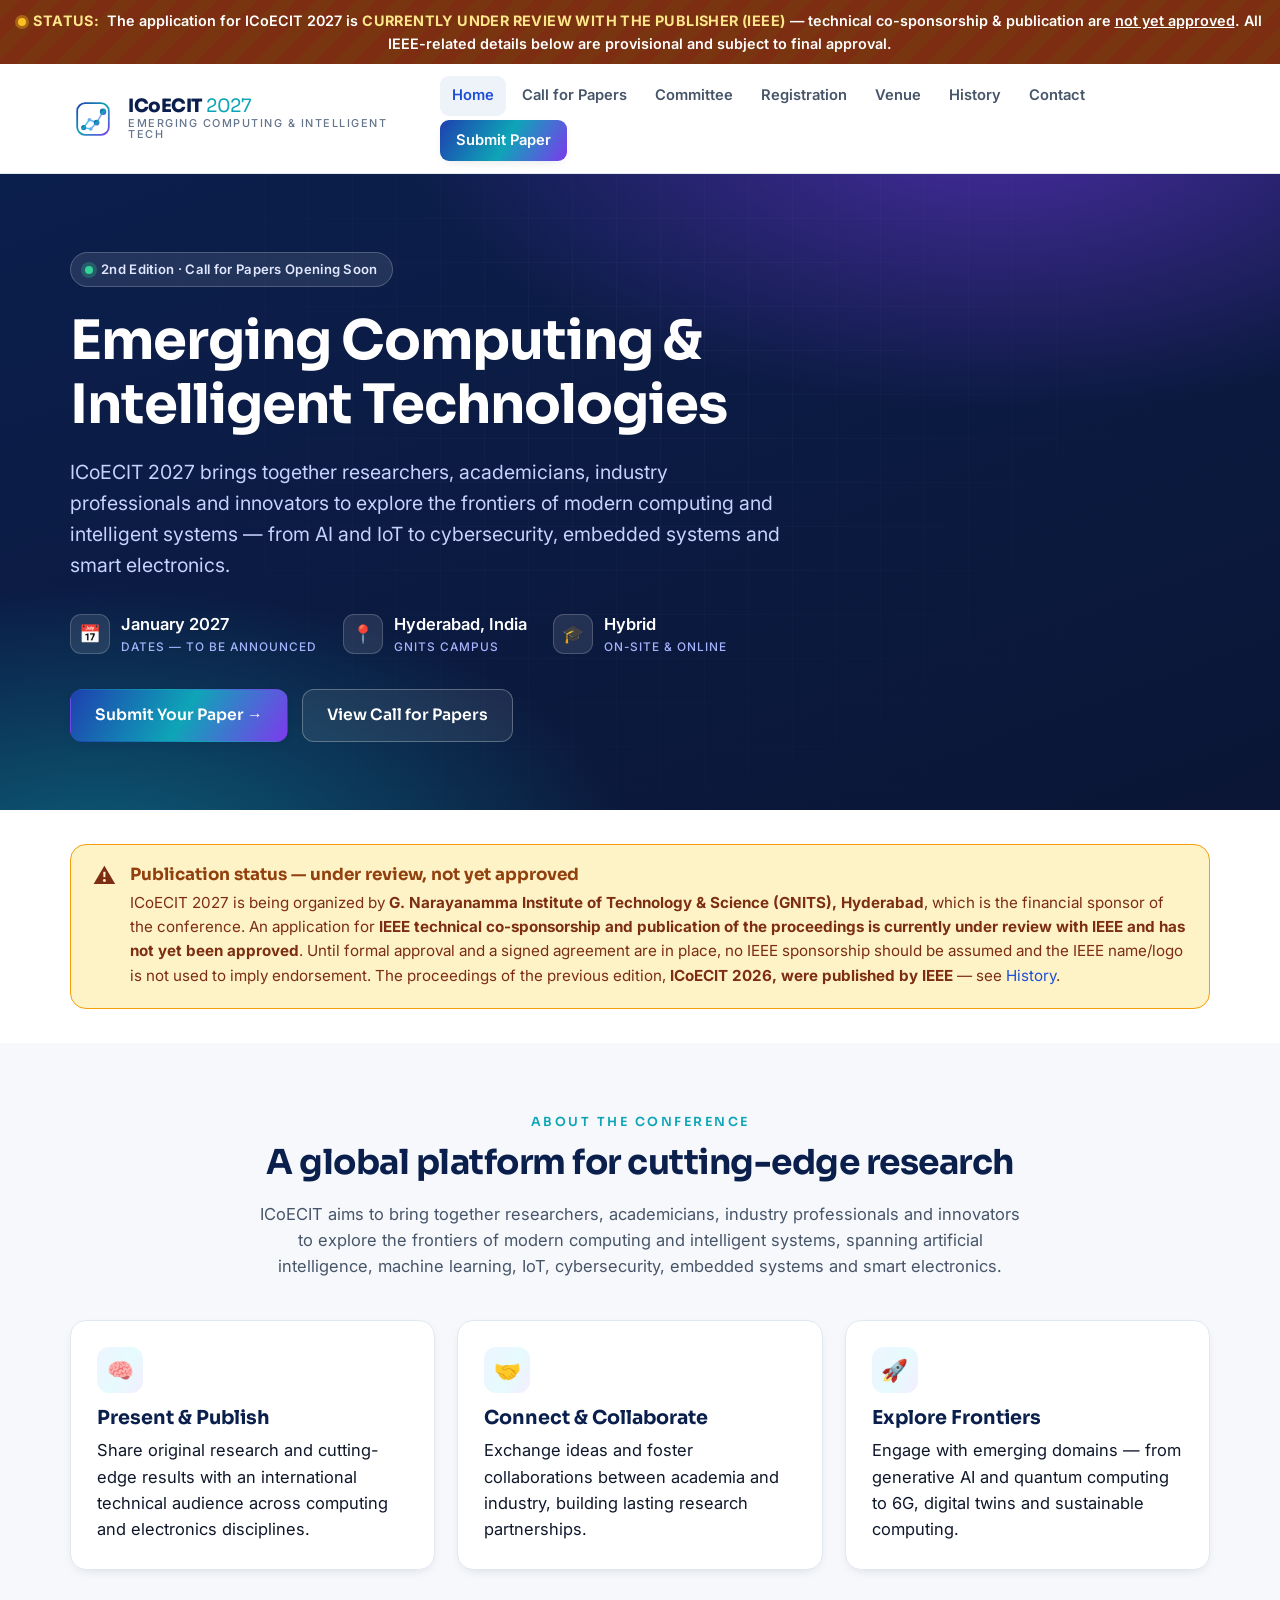
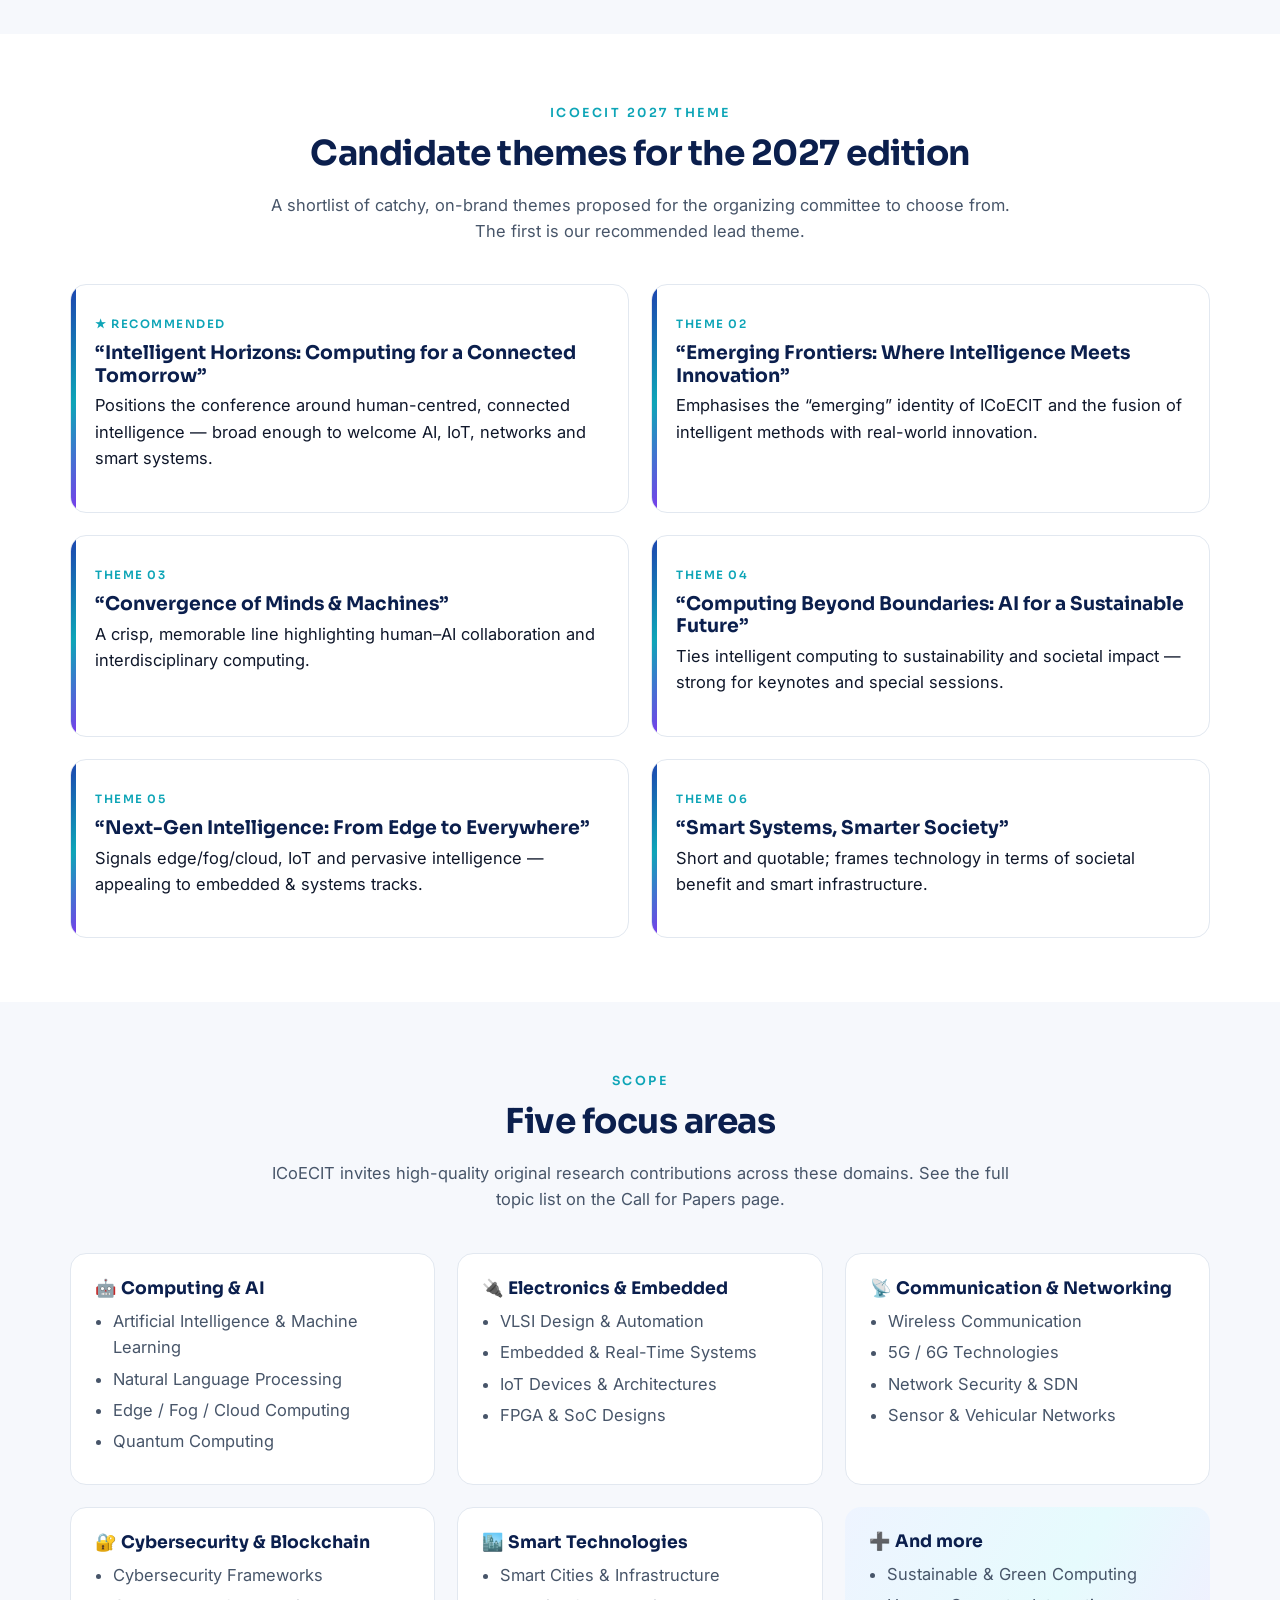
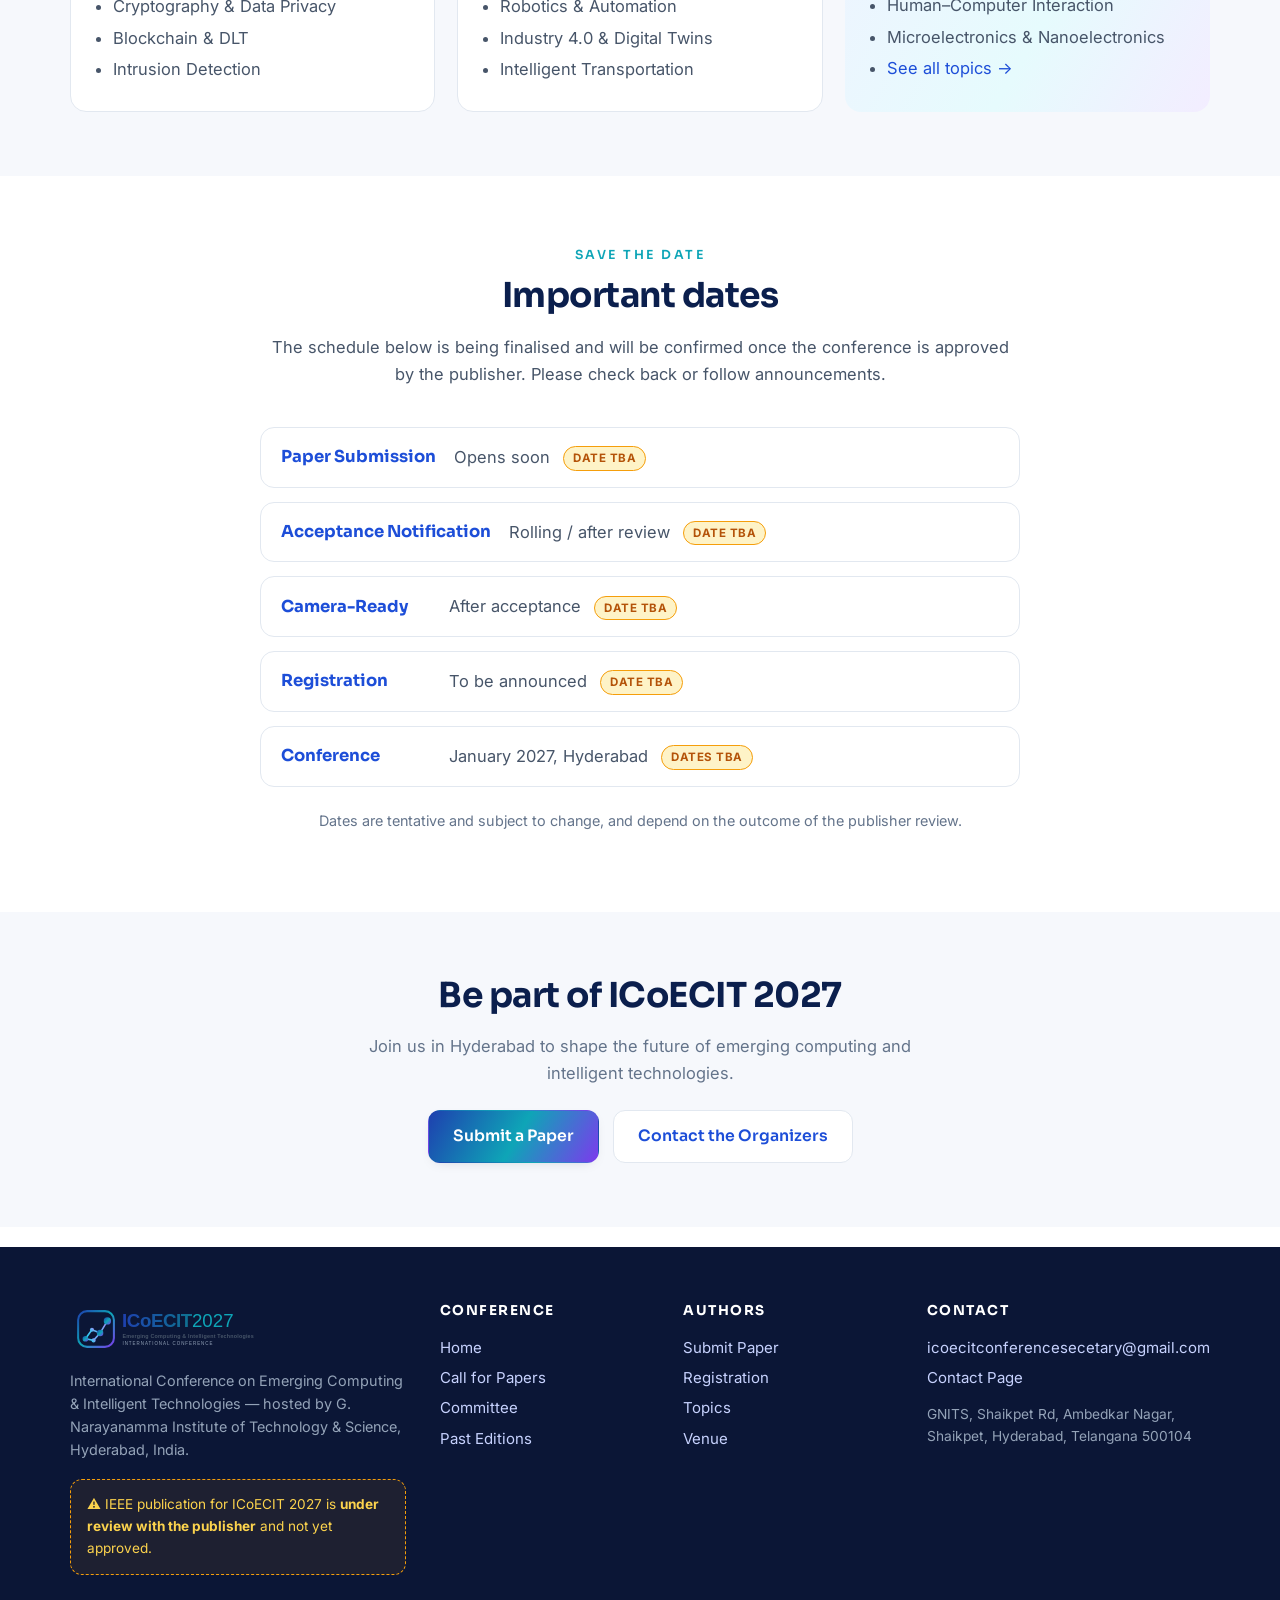
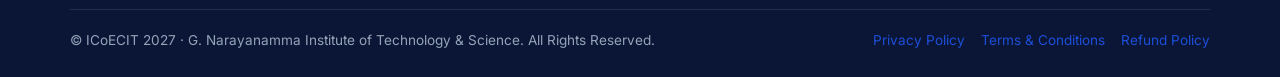
==== index.html @ 978371f6 "ICoECIT 2027 website — under-review edition Static HTML/CSS site for the 2nd International Conferenc" ====
<!DOCTYPE html>
<html lang="en">
<head>
<meta charset="UTF-8">
<meta name="viewport" content="width=device-width, initial-scale=1.0">
<title>ICoECIT 2027 — International Conference on Emerging Computing &amp; Intelligent Technologies</title>
<meta name="description" content="ICoECIT 2027 — International Conference on Emerging Computing and Intelligent Technologies, hosted by G. Narayanamma Institute of Technology &amp; Science, Hyderabad. IEEE publication application currently under review.">
<link rel="icon" type="image/svg+xml" href="assets/img/favicon.svg">
<link rel="preconnect" href="https://fonts.googleapis.com">
<link rel="preconnect" href="https://fonts.gstatic.com" crossorigin>
<link href="https://fonts.googleapis.com/css2?family=Inter:wght@400;500;600;700&family=Sora:wght@300;400;600;700;800&display=swap" rel="stylesheet">
<link rel="stylesheet" href="assets/css/style.css">
</head>
<body>

<!-- PERSISTENT UNDER-REVIEW BANNER -->
<div class="review-bar">
  <span class="dot"></span><strong>Status:</strong>&nbsp; The application for ICoECIT&nbsp;2027 is <strong>currently under review with the publisher (IEEE)</strong> — technical co-sponsorship &amp; publication are <u>not yet approved</u>. All IEEE-related details below are provisional and subject to final approval.
</div>

<!-- HEADER -->
<header class="site-header">
  <div class="container nav">
    <a class="brand" href="index.html" aria-label="ICoECIT 2027 home">
      <img src="assets/img/logo-mark.svg" alt="ICoECIT emblem">
      <span class="brand-txt">ICoECIT&nbsp;<span>2027</span>
        <small>Emerging Computing &amp; Intelligent Tech</small>
      </span>
    </a>
    <button class="nav-toggle" aria-label="Menu" onclick="document.getElementById('nav').classList.toggle('open')">☰</button>
    <ul class="nav-links" id="nav">
      <li><a href="index.html" class="active">Home</a></li>
      <li><a href="call-for-papers.html">Call for Papers</a></li>
      <li><a href="committee.html">Committee</a></li>
      <li><a href="registration.html">Registration</a></li>
      <li><a href="venue.html">Venue</a></li>
      <li><a href="history.html">History</a></li>
      <li><a href="contact.html">Contact</a></li>
      <li><a href="call-for-papers.html#submit" class="nav-cta">Submit Paper</a></li>
    </ul>
  </div>
</header>

<!-- HERO -->
<section class="hero">
  <div class="container">
    <span class="pill"><span class="dot"></span> 2nd Edition · Call for Papers Opening Soon</span>
    <h1>Emerging Computing &amp; Intelligent Technologies</h1>
    <p class="lede">ICoECIT&nbsp;2027 brings together researchers, academicians, industry professionals and innovators to explore the frontiers of modern computing and intelligent systems — from AI and IoT to cybersecurity, embedded systems and smart electronics.</p>
    <ul class="meta">
      <li><span class="ic">📅</span><span>January 2027 <small>Dates — to be announced</small></span></li>
      <li><span class="ic">📍</span><span>Hyderabad, India <small>GNITS Campus</small></span></li>
      <li><span class="ic">🎓</span><span>Hybrid <small>On-site &amp; Online</small></span></li>
    </ul>
    <div class="hero-cta">
      <a class="btn btn-primary" href="call-for-papers.html#submit">Submit Your Paper →</a>
      <a class="btn btn-ghost" href="call-for-papers.html">View Call for Papers</a>
    </div>
  </div>
</section>

<!-- STATUS NOTICE -->
<section style="padding:34px 0">
  <div class="container">
    <div class="notice">
      <span class="ic">⚠️</span>
      <div>
        <h3>Publication status — under review, not yet approved</h3>
        <p>ICoECIT&nbsp;2027 is being organized by <strong>G. Narayanamma Institute of Technology &amp; Science (GNITS), Hyderabad</strong>, which is the financial sponsor of the conference. An application for <strong>IEEE technical co-sponsorship and publication of the proceedings is currently under review with IEEE and has not yet been approved</strong>. Until formal approval and a signed agreement are in place, no IEEE sponsorship should be assumed and the IEEE name/logo is not used to imply endorsement. The proceedings of the previous edition, <strong>ICoECIT&nbsp;2026, were published by IEEE</strong> — see <a href="history.html">History</a>.</p>
      </div>
    </div>
  </div>
</section>

<!-- ABOUT -->
<section class="alt">
  <div class="container">
    <div class="section-head">
      <span class="eyebrow">About the Conference</span>
      <h2>A global platform for cutting-edge research</h2>
      <p>ICoECIT aims to bring together researchers, academicians, industry professionals and innovators to explore the frontiers of modern computing and intelligent systems, spanning artificial intelligence, machine learning, IoT, cybersecurity, embedded systems and smart electronics.</p>
    </div>
    <div class="grid g-3">
      <div class="card"><div class="ic">🧠</div><h3>Present &amp; Publish</h3><p>Share original research and cutting-edge results with an international technical audience across computing and electronics disciplines.</p></div>
      <div class="card"><div class="ic">🤝</div><h3>Connect &amp; Collaborate</h3><p>Exchange ideas and foster collaborations between academia and industry, building lasting research partnerships.</p></div>
      <div class="card"><div class="ic">🚀</div><h3>Explore Frontiers</h3><p>Engage with emerging domains — from generative AI and quantum computing to 6G, digital twins and sustainable computing.</p></div>
    </div>
  </div>
</section>

<!-- THEMES -->
<section id="themes">
  <div class="container">
    <div class="section-head">
      <span class="eyebrow">ICoECIT 2027 Theme</span>
      <h2>Candidate themes for the 2027 edition</h2>
      <p>A shortlist of catchy, on-brand themes proposed for the organizing committee to choose from. The first is our recommended lead theme.</p>
    </div>
    <div class="grid g-2">
      <div class="theme-card"><span class="badge">★ Recommended</span><h3>“Intelligent Horizons: Computing for a Connected Tomorrow”</h3><p>Positions the conference around human-centred, connected intelligence — broad enough to welcome AI, IoT, networks and smart systems.</p></div>
      <div class="theme-card"><span class="badge">Theme 02</span><h3>“Emerging Frontiers: Where Intelligence Meets Innovation”</h3><p>Emphasises the “emerging” identity of ICoECIT and the fusion of intelligent methods with real-world innovation.</p></div>
      <div class="theme-card"><span class="badge">Theme 03</span><h3>“Convergence of Minds &amp; Machines”</h3><p>A crisp, memorable line highlighting human–AI collaboration and interdisciplinary computing.</p></div>
      <div class="theme-card"><span class="badge">Theme 04</span><h3>“Computing Beyond Boundaries: AI for a Sustainable Future”</h3><p>Ties intelligent computing to sustainability and societal impact — strong for keynotes and special sessions.</p></div>
      <div class="theme-card"><span class="badge">Theme 05</span><h3>“Next-Gen Intelligence: From Edge to Everywhere”</h3><p>Signals edge/fog/cloud, IoT and pervasive intelligence — appealing to embedded &amp; systems tracks.</p></div>
      <div class="theme-card"><span class="badge">Theme 06</span><h3>“Smart Systems, Smarter Society”</h3><p>Short and quotable; frames technology in terms of societal benefit and smart infrastructure.</p></div>
    </div>
  </div>
</section>

<!-- FOCUS AREAS -->
<section class="alt">
  <div class="container">
    <div class="section-head">
      <span class="eyebrow">Scope</span>
      <h2>Five focus areas</h2>
      <p>ICoECIT invites high-quality original research contributions across these domains. See the full topic list on the Call for Papers page.</p>
    </div>
    <div class="grid g-3">
      <div class="track"><h3>🤖 Computing &amp; AI</h3><ul><li>Artificial Intelligence &amp; Machine Learning</li><li>Natural Language Processing</li><li>Edge / Fog / Cloud Computing</li><li>Quantum Computing</li></ul></div>
      <div class="track"><h3>🔌 Electronics &amp; Embedded</h3><ul><li>VLSI Design &amp; Automation</li><li>Embedded &amp; Real-Time Systems</li><li>IoT Devices &amp; Architectures</li><li>FPGA &amp; SoC Designs</li></ul></div>
      <div class="track"><h3>📡 Communication &amp; Networking</h3><ul><li>Wireless Communication</li><li>5G / 6G Technologies</li><li>Network Security &amp; SDN</li><li>Sensor &amp; Vehicular Networks</li></ul></div>
      <div class="track"><h3>🔐 Cybersecurity &amp; Blockchain</h3><ul><li>Cybersecurity Frameworks</li><li>Cryptography &amp; Data Privacy</li><li>Blockchain &amp; DLT</li><li>Intrusion Detection</li></ul></div>
      <div class="track"><h3>🏙️ Smart Technologies</h3><ul><li>Smart Cities &amp; Infrastructure</li><li>Robotics &amp; Automation</li><li>Industry 4.0 &amp; Digital Twins</li><li>Intelligent Transportation</li></ul></div>
      <div class="track" style="background:var(--grad-soft);border:none"><h3>➕ And more</h3><ul><li>Sustainable &amp; Green Computing</li><li>Human–Computer Interaction</li><li>Microelectronics &amp; Nanoelectronics</li><li><a href="call-for-papers.html">See all topics →</a></li></ul></div>
    </div>
  </div>
</section>

<!-- IMPORTANT DATES -->
<section id="dates">
  <div class="container">
    <div class="section-head">
      <span class="eyebrow">Save the Date</span>
      <h2>Important dates</h2>
      <p>The schedule below is being finalised and will be confirmed once the conference is approved by the publisher. Please check back or follow announcements.</p>
    </div>
    <ul class="dates" style="max-width:760px;margin-inline:auto">
      <li><span class="when">Paper Submission</span><span class="what">Opens soon <span class="tbd">Date TBA</span></span></li>
      <li><span class="when">Acceptance Notification</span><span class="what">Rolling / after review <span class="tbd">Date TBA</span></span></li>
      <li><span class="when">Camera-Ready</span><span class="what">After acceptance <span class="tbd">Date TBA</span></span></li>
      <li><span class="when">Registration</span><span class="what">To be announced <span class="tbd">Date TBA</span></span></li>
      <li><span class="when">Conference</span><span class="what">January 2027, Hyderabad <span class="tbd">Dates TBA</span></span></li>
    </ul>
    <p class="center muted" style="margin-top:22px;font-size:.9rem">Dates are tentative and subject to change, and depend on the outcome of the publisher review.</p>
  </div>
</section>

<!-- CTA -->
<section class="alt">
  <div class="container center">
    <h2>Be part of ICoECIT 2027</h2>
    <p class="muted" style="max-width:56ch;margin:0 auto 24px">Join us in Hyderabad to shape the future of emerging computing and intelligent technologies.</p>
    <div class="lead-row" style="justify-content:center">
      <a class="btn btn-primary" href="call-for-papers.html#submit">Submit a Paper</a>
      <a class="btn btn-outline" href="contact.html">Contact the Organizers</a>
    </div>
  </div>
</section>

<!-- FOOTER -->
<footer class="site-footer">
  <div class="container">
    <div class="footer-grid">
      <div class="footer-brand">
        <img src="assets/img/logo.svg" alt="ICoECIT 2027" style="height:52px">
        <p>International Conference on Emerging Computing &amp; Intelligent Technologies — hosted by G. Narayanamma Institute of Technology &amp; Science, Hyderabad, India.</p>
        <div class="footer-review">⚠️ IEEE publication for ICoECIT&nbsp;2027 is <strong>under review with the publisher</strong> and not yet approved.</div>
      </div>
      <div>
        <h4>Conference</h4>
        <a href="index.html">Home</a>
        <a href="call-for-papers.html">Call for Papers</a>
        <a href="committee.html">Committee</a>
        <a href="history.html">Past Editions</a>
      </div>
      <div>
        <h4>Authors</h4>
        <a href="call-for-papers.html#submit">Submit Paper</a>
        <a href="registration.html">Registration</a>
        <a href="call-for-papers.html#topics">Topics</a>
        <a href="venue.html">Venue</a>
      </div>
      <div>
        <h4>Contact</h4>
        <a href="mailto:icoecitconferencesecetary@gmail.com">icoecitconferencesecetary@gmail.com</a>
        <a href="contact.html">Contact Page</a>
        <p style="color:#94a3b8;font-size:.86rem;margin-top:10px">GNITS, Shaikpet Rd, Ambedkar Nagar, Shaikpet, Hyderabad, Telangana 500104</p>
      </div>
    </div>
    <div class="footer-bottom">
      <span>© ICoECIT 2027 · G. Narayanamma Institute of Technology &amp; Science. All Rights Reserved.</span>
      <span style="display:flex;gap:16px;flex-wrap:wrap">
        <a href="privacy.html">Privacy Policy</a>
        <a href="terms.html">Terms &amp; Conditions</a>
        <a href="refund-policy.html">Refund Policy</a>
      </span>
    </div>
  </div>
</footer>

</body>
</html>
---- assets/css/style.css ----
/* ============================================================
   ICoECIT 2027 — shared stylesheet
   International Conference on Emerging Computing & Intelligent Technologies
   ============================================================ */

:root{
  --navy:#0b1f4d;
  --blue:#1e40af;
  --blue-600:#1d4ed8;
  --cyan:#0ea5b7;
  --cyan-500:#06b6d4;
  --violet:#7c3aed;
  --ink:#0f172a;
  --slate:#475569;
  --muted:#64748b;
  --line:#e2e8f0;
  --bg:#ffffff;
  --bg-soft:#f6f8fc;
  --bg-softer:#eef2f9;
  --amber:#b45309;
  --amber-bg:#fef3c7;
  --amber-line:#f59e0b;
  --radius:16px;
  --shadow:0 10px 30px -12px rgba(15,23,42,.18);
  --shadow-sm:0 4px 14px -8px rgba(15,23,42,.25);
  --grad:linear-gradient(120deg,#1e40af 0%,#0ea5b7 52%,#7c3aed 100%);
  --grad-soft:linear-gradient(120deg,#eef4ff 0%,#e6fbfd 55%,#f3edff 100%);
  --font:'Inter',-apple-system,BlinkMacSystemFont,'Segoe UI',Roboto,Helvetica,Arial,sans-serif;
  --font-display:'Sora','Segoe UI',-apple-system,sans-serif;
}

*{box-sizing:border-box}
html{scroll-behavior:smooth;-webkit-text-size-adjust:100%}
body{
  margin:0;font-family:var(--font);color:var(--ink);background:var(--bg);
  line-height:1.6;font-size:16.5px;-webkit-font-smoothing:antialiased;
}
img{max-width:100%;display:block}
a{color:var(--blue-600);text-decoration:none}
a:hover{text-decoration:underline}
h1,h2,h3,h4{font-family:var(--font-display);color:var(--navy);line-height:1.18;margin:0 0 .5em;font-weight:700}
h2{font-size:clamp(1.55rem,3vw,2.15rem);letter-spacing:-.5px}
h3{font-size:1.2rem}
p{margin:0 0 1rem}
.container{width:min(1140px,92%);margin-inline:auto}
.center{text-align:center}
.muted{color:var(--muted)}
section{padding:64px 0}
.section-head{max-width:760px;margin:0 auto 40px;text-align:center}
.section-head .eyebrow{display:inline-block;font-family:var(--font-display);font-weight:600;
  font-size:.78rem;letter-spacing:2.5px;text-transform:uppercase;color:var(--cyan);margin-bottom:10px}
.section-head p{color:var(--slate)}

/* ---------- Under-review alert bar (persistent) ---------- */
.review-bar{
  background:repeating-linear-gradient(135deg,#78350f,#78350f 14px,#7c2d12 14px,#7c2d12 28px);
  color:#fff;font-size:.9rem;font-weight:600;text-align:center;padding:9px 16px;
  position:relative;z-index:60;
}
.review-bar strong{color:#fde68a;text-transform:uppercase;letter-spacing:.4px}
.review-bar .dot{display:inline-block;width:8px;height:8px;border-radius:50%;background:#fbbf24;
  margin-right:7px;vertical-align:middle;box-shadow:0 0 0 3px rgba(251,191,36,.35)}

/* ---------- Header / nav ---------- */
.site-header{position:sticky;top:0;z-index:50;background:rgba(255,255,255,.9);
  backdrop-filter:saturate(180%) blur(10px);border-bottom:1px solid var(--line)}
.nav{display:flex;align-items:center;justify-content:space-between;gap:20px;padding:12px 0}
.brand{display:flex;align-items:center;gap:12px}
.brand img{height:46px;width:auto}
.brand .brand-txt{font-family:var(--font-display);font-weight:800;color:var(--navy);
  font-size:1.15rem;letter-spacing:-.5px;line-height:1}
.brand .brand-txt span{color:var(--cyan);font-weight:400}
.brand small{display:block;font-family:var(--font);font-weight:500;font-size:.68rem;
  letter-spacing:1.5px;color:var(--muted);text-transform:uppercase;margin-top:3px}
.nav-links{display:flex;align-items:center;gap:4px;list-style:none;margin:0;padding:0;flex-wrap:wrap}
.nav-links a{display:block;padding:8px 12px;border-radius:9px;color:var(--slate);
  font-weight:600;font-size:.92rem}
.nav-links a:hover{background:var(--bg-softer);color:var(--navy);text-decoration:none}
.nav-links a.active{color:var(--blue-600);background:var(--bg-softer)}
.nav-cta{background:var(--grad);color:#fff!important;padding:9px 16px!important;border-radius:10px;
  box-shadow:var(--shadow-sm)}
.nav-cta:hover{filter:brightness(1.06);text-decoration:none!important}
.nav-toggle{display:none;background:none;border:1px solid var(--line);border-radius:9px;
  padding:8px 10px;cursor:pointer;font-size:1.1rem;color:var(--navy)}

/* ---------- Hero ---------- */
.hero{position:relative;overflow:hidden;background:var(--navy);color:#fff;
  padding:78px 0 68px;isolation:isolate}
.hero::before{content:"";position:absolute;inset:0;z-index:-2;
  background:radial-gradient(1000px 500px at 78% -10%,rgba(124,58,237,.55),transparent 60%),
             radial-gradient(900px 480px at 8% 110%,rgba(14,165,183,.5),transparent 60%),
             linear-gradient(160deg,#0b1f4d 0%,#0b1636 100%)}
.hero::after{content:"";position:absolute;inset:0;z-index:-1;opacity:.5;
  background-image:linear-gradient(rgba(255,255,255,.06) 1px,transparent 1px),
                   linear-gradient(90deg,rgba(255,255,255,.06) 1px,transparent 1px);
  background-size:44px 44px;mask-image:radial-gradient(circle at 50% 30%,#000,transparent 78%)}
.hero .pill{display:inline-flex;align-items:center;gap:8px;background:rgba(255,255,255,.1);
  border:1px solid rgba(255,255,255,.2);padding:6px 14px;border-radius:999px;font-size:.82rem;
  font-weight:600;letter-spacing:.3px;margin-bottom:22px;color:#e0e7ff}
.hero .pill .dot{width:8px;height:8px;border-radius:50%;background:#34d399;box-shadow:0 0 0 4px rgba(52,211,153,.25)}
.hero h1{color:#fff;font-size:clamp(2rem,5vw,3.4rem);letter-spacing:-1px;margin-bottom:.35em;max-width:16ch}
.hero .lede{font-size:clamp(1.02rem,2vw,1.22rem);color:#c7d2fe;max-width:60ch;margin-bottom:30px}
.hero .meta{display:flex;flex-wrap:wrap;gap:26px;margin:0 0 32px;padding:0;list-style:none}
.hero .meta li{display:flex;align-items:center;gap:11px;font-weight:600}
.hero .meta .ic{width:40px;height:40px;flex:none;display:grid;place-items:center;border-radius:11px;
  background:rgba(255,255,255,.1);border:1px solid rgba(255,255,255,.18);font-size:1.1rem}
.hero .meta small{display:block;font-weight:500;color:#a5b4fc;font-size:.74rem;
  letter-spacing:1px;text-transform:uppercase}
.hero-cta{display:flex;flex-wrap:wrap;gap:14px}

/* ---------- Buttons ---------- */
.btn{display:inline-flex;align-items:center;gap:8px;font-family:var(--font-display);font-weight:600;
  font-size:.98rem;padding:13px 24px;border-radius:12px;cursor:pointer;border:1px solid transparent;
  transition:transform .12s ease,filter .12s ease,background .15s}
.btn:hover{text-decoration:none;transform:translateY(-1px)}
.btn-primary{background:var(--grad);color:#fff;box-shadow:var(--shadow-sm)}
.btn-primary:hover{filter:brightness(1.07)}
.btn-ghost{background:rgba(255,255,255,.08);color:#fff;border-color:rgba(255,255,255,.28)}
.btn-ghost:hover{background:rgba(255,255,255,.16)}
.btn-outline{background:#fff;color:var(--blue-600);border-color:var(--line)}
.btn-outline:hover{border-color:var(--blue-600);background:var(--bg-soft)}

/* ---------- Cards / grids ---------- */
.grid{display:grid;gap:22px}
.g-2{grid-template-columns:repeat(2,1fr)}
.g-3{grid-template-columns:repeat(3,1fr)}
.g-4{grid-template-columns:repeat(4,1fr)}
.card{background:#fff;border:1px solid var(--line);border-radius:var(--radius);padding:26px;
  box-shadow:var(--shadow-sm)}
.card.soft{background:var(--bg-soft);box-shadow:none}
.card h3{margin-bottom:.4em}
.card .ic{width:46px;height:46px;border-radius:12px;display:grid;place-items:center;font-size:1.35rem;
  background:var(--grad-soft);margin-bottom:14px}
.card p:last-child{margin-bottom:0}

.alt{background:var(--bg-soft)}

/* ---------- Notice / callout blocks ---------- */
.notice{border:1px solid var(--amber-line);background:var(--amber-bg);color:#7c2d12;
  border-radius:var(--radius);padding:20px 22px;display:flex;gap:14px;align-items:flex-start}
.notice .ic{font-size:1.4rem;line-height:1}
.notice h3{color:#92400e;margin:0 0 6px;font-size:1.05rem}
.notice p{margin:0;color:#7c2d12;font-size:.95rem}
.notice.info{border-color:#7dd3fc;background:#eff8ff;color:#0c4a6e}
.notice.info h3{color:#075985}
.notice.info p{color:#0c4a6e}

/* ---------- Themes ---------- */
.theme-card{border:1px solid var(--line);border-radius:var(--radius);padding:24px;background:#fff;
  position:relative;overflow:hidden}
.theme-card::before{content:"";position:absolute;left:0;top:0;bottom:0;width:5px;background:var(--grad)}
.theme-card .badge{font-family:var(--font-display);font-size:.72rem;font-weight:600;letter-spacing:1.5px;
  text-transform:uppercase;color:var(--cyan)}
.theme-card h3{margin:.35em 0 .3em;font-size:1.18rem}

/* ---------- Dates timeline ---------- */
.dates{list-style:none;margin:0;padding:0;display:grid;gap:14px}
.dates li{display:flex;gap:18px;align-items:center;background:#fff;border:1px solid var(--line);
  border-radius:14px;padding:16px 20px}
.dates .when{font-family:var(--font-display);font-weight:700;color:var(--blue-600);min-width:150px}
.dates .what{color:var(--slate)}
.tbd{display:inline-block;font-size:.72rem;font-weight:700;letter-spacing:.5px;color:var(--amber);
  background:var(--amber-bg);border:1px solid var(--amber-line);border-radius:999px;padding:2px 9px;margin-left:8px;vertical-align:middle;text-transform:uppercase}

/* ---------- Tracks ---------- */
.track{background:#fff;border:1px solid var(--line);border-radius:var(--radius);padding:24px;height:100%}
.track h3{display:flex;align-items:center;gap:10px;font-size:1.08rem}
.track ul{margin:.6em 0 0;padding-left:1.1em;color:var(--slate)}
.track li{margin-bottom:.3em}

/* ---------- Committee ---------- */
.people{display:grid;gap:14px;grid-template-columns:repeat(auto-fill,minmax(260px,1fr))}
.person{border:1px solid var(--line);border-radius:14px;padding:16px 18px;background:#fff}
.person .role{font-family:var(--font-display);font-size:.72rem;font-weight:600;letter-spacing:1px;
  text-transform:uppercase;color:var(--cyan);margin-bottom:6px}
.person .name{font-weight:700;color:var(--navy)}
.person .aff{font-size:.88rem;color:var(--muted);margin-top:3px}
.committee-group{margin-bottom:40px}
.committee-group>h3{border-left:4px solid;border-image:var(--grad) 1;padding-left:12px;margin-bottom:16px}

/* ---------- Tables ---------- */
.table-wrap{overflow-x:auto;border:1px solid var(--line);border-radius:var(--radius)}
table{border-collapse:collapse;width:100%;min-width:520px}
th,td{text-align:left;padding:14px 18px;border-bottom:1px solid var(--line)}
th{background:var(--bg-softer);font-family:var(--font-display);font-size:.85rem;color:var(--navy)}
tr:last-child td{border-bottom:none}
td .fee{font-weight:700;color:var(--navy)}

/* ---------- History ---------- */
.edition{display:grid;grid-template-columns:120px 1fr;gap:24px;align-items:start;
  border:1px solid var(--line);border-radius:var(--radius);padding:26px;background:#fff}
.edition .yr{font-family:var(--font-display);font-weight:800;font-size:2.1rem;
  background:var(--grad);-webkit-background-clip:text;background-clip:text;color:transparent;line-height:1}
.edition .yr small{display:block;font-size:.8rem;color:var(--muted);-webkit-text-fill-color:var(--muted);font-weight:600;margin-top:4px}
.badge-pub{display:inline-flex;align-items:center;gap:7px;background:#ecfdf5;color:#065f46;
  border:1px solid #6ee7b7;border-radius:999px;padding:4px 12px;font-size:.82rem;font-weight:600;margin-top:8px}
.badge-review{display:inline-flex;align-items:center;gap:7px;background:var(--amber-bg);color:#92400e;
  border:1px solid var(--amber-line);border-radius:999px;padding:4px 12px;font-size:.82rem;font-weight:600;margin-top:8px}

/* ---------- Contact ---------- */
.contact-card{display:grid;grid-template-columns:1.1fr .9fr;gap:0;border:1px solid var(--line);
  border-radius:var(--radius);overflow:hidden}
.contact-card .left{padding:34px;background:var(--navy);color:#fff}
.contact-card .left h2{color:#fff}
.contact-card .left a{color:#a5f3fc}
.contact-card .right{padding:34px}
.contact-list{list-style:none;margin:18px 0 0;padding:0;display:grid;gap:16px}
.contact-list li{display:flex;gap:14px;align-items:flex-start}
.contact-list .ic{width:40px;height:40px;flex:none;border-radius:11px;display:grid;place-items:center;
  background:rgba(255,255,255,.1);border:1px solid rgba(255,255,255,.18)}
.contact-list small{display:block;color:#a5b4fc;font-size:.72rem;letter-spacing:1px;text-transform:uppercase}

/* ---------- Steps ---------- */
.steps{counter-reset:s;list-style:none;padding:0;margin:0;display:grid;gap:16px}
.steps li{position:relative;padding-left:56px;min-height:40px}
.steps li::before{counter-increment:s;content:counter(s);position:absolute;left:0;top:0;
  width:40px;height:40px;border-radius:11px;background:var(--grad);color:#fff;font-family:var(--font-display);
  font-weight:700;display:grid;place-items:center}
.steps li strong{color:var(--navy)}

/* ---------- Footer ---------- */
.site-footer{background:#0b1636;color:#c7d2fe;padding:56px 0 26px;margin-top:20px}
.site-footer h4{color:#fff;font-size:.85rem;letter-spacing:1.5px;text-transform:uppercase;margin-bottom:14px}
.footer-grid{display:grid;grid-template-columns:1.6fr 1fr 1fr 1.2fr;gap:34px}
.footer-grid a{color:#c7d2fe;display:block;padding:3px 0;font-size:.94rem}
.footer-grid a:hover{color:#fff}
.footer-brand img{height:42px;margin-bottom:14px}
.footer-brand p{font-size:.9rem;color:#94a3b8;max-width:38ch}
.footer-review{border:1px dashed #f59e0b;background:rgba(245,158,11,.08);border-radius:12px;
  padding:14px 16px;font-size:.85rem;color:#fcd34d;margin-top:18px}
.footer-bottom{border-top:1px solid rgba(255,255,255,.1);margin-top:34px;padding-top:20px;
  display:flex;justify-content:space-between;gap:16px;flex-wrap:wrap;font-size:.85rem;color:#94a3b8}

/* ---------- Utilities ---------- */
.stat{text-align:center;padding:22px}
.stat .n{font-family:var(--font-display);font-weight:800;font-size:2rem;
  background:var(--grad);-webkit-background-clip:text;background-clip:text;color:transparent}
.stat .l{color:var(--muted);font-size:.9rem;font-weight:600}
.lead-row{display:flex;gap:14px;flex-wrap:wrap;align-items:center}
.divider{height:1px;background:var(--line);border:0;margin:0}
.page-hero{background:var(--grad-soft);border-bottom:1px solid var(--line);padding:52px 0 46px}
.page-hero .eyebrow{font-family:var(--font-display);font-weight:600;font-size:.78rem;letter-spacing:2.5px;
  text-transform:uppercase;color:var(--cyan)}
.page-hero h1{font-size:clamp(1.8rem,4vw,2.7rem);margin:.25em 0 .3em;letter-spacing:-.5px}
.page-hero p{color:var(--slate);max-width:65ch;margin:0}
.breadcrumb{font-size:.85rem;color:var(--muted);margin-bottom:14px}
.breadcrumb a{color:var(--muted)}

/* ---------- Responsive ---------- */
@media (max-width:960px){
  .g-4{grid-template-columns:repeat(2,1fr)}
  .footer-grid{grid-template-columns:1fr 1fr}
  .contact-card{grid-template-columns:1fr}
}
@media (max-width:760px){
  .nav-toggle{display:block}
  .nav-links{display:none;position:absolute;top:100%;left:0;right:0;background:#fff;flex-direction:column;
    align-items:stretch;gap:2px;padding:12px;border-bottom:1px solid var(--line);box-shadow:var(--shadow)}
  .nav-links.open{display:flex}
  .nav-links a{padding:12px 14px}
  .g-2,.g-3{grid-template-columns:1fr}
  section{padding:48px 0}
  .edition{grid-template-columns:1fr}
  .dates li{flex-direction:column;align-items:flex-start;gap:4px}
  .dates .when{min-width:0}
}
@media (max-width:460px){
  .g-4{grid-template-columns:1fr}
  .footer-grid{grid-template-columns:1fr}
  .brand small{display:none}
}
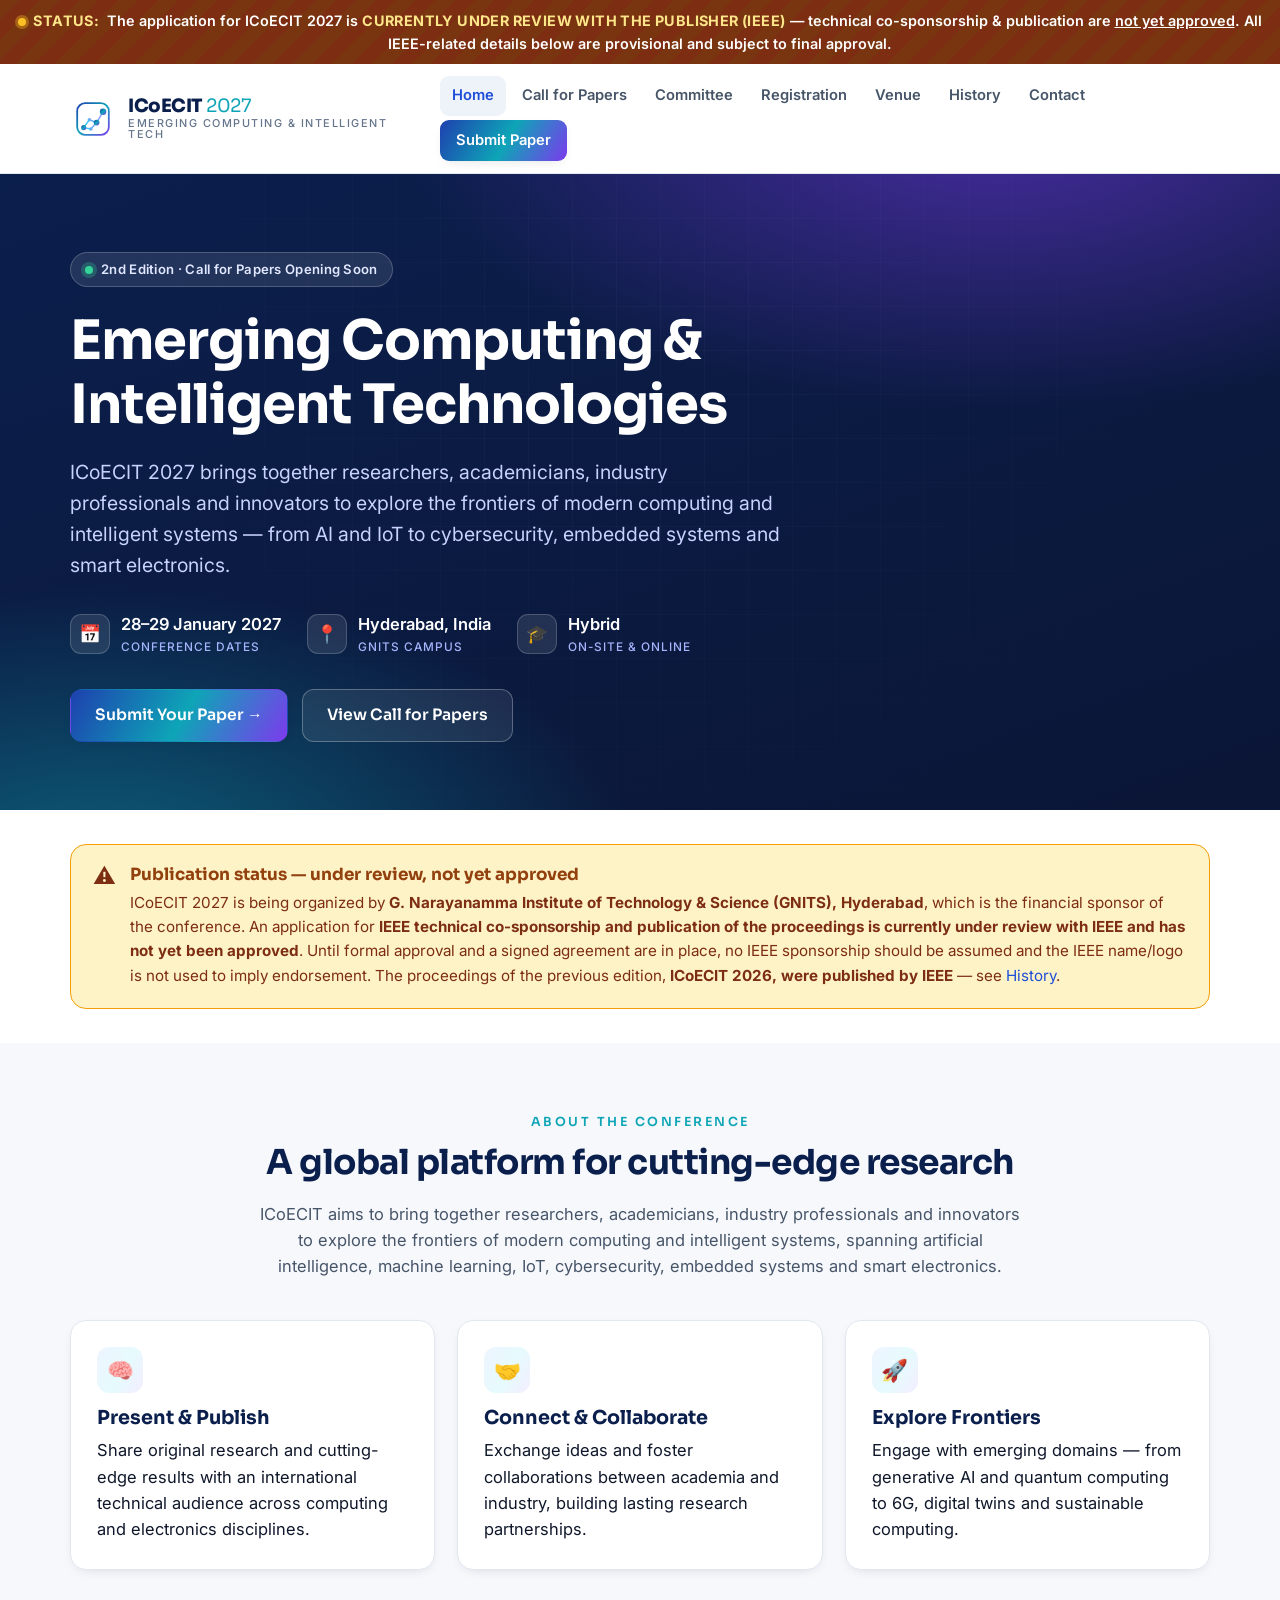
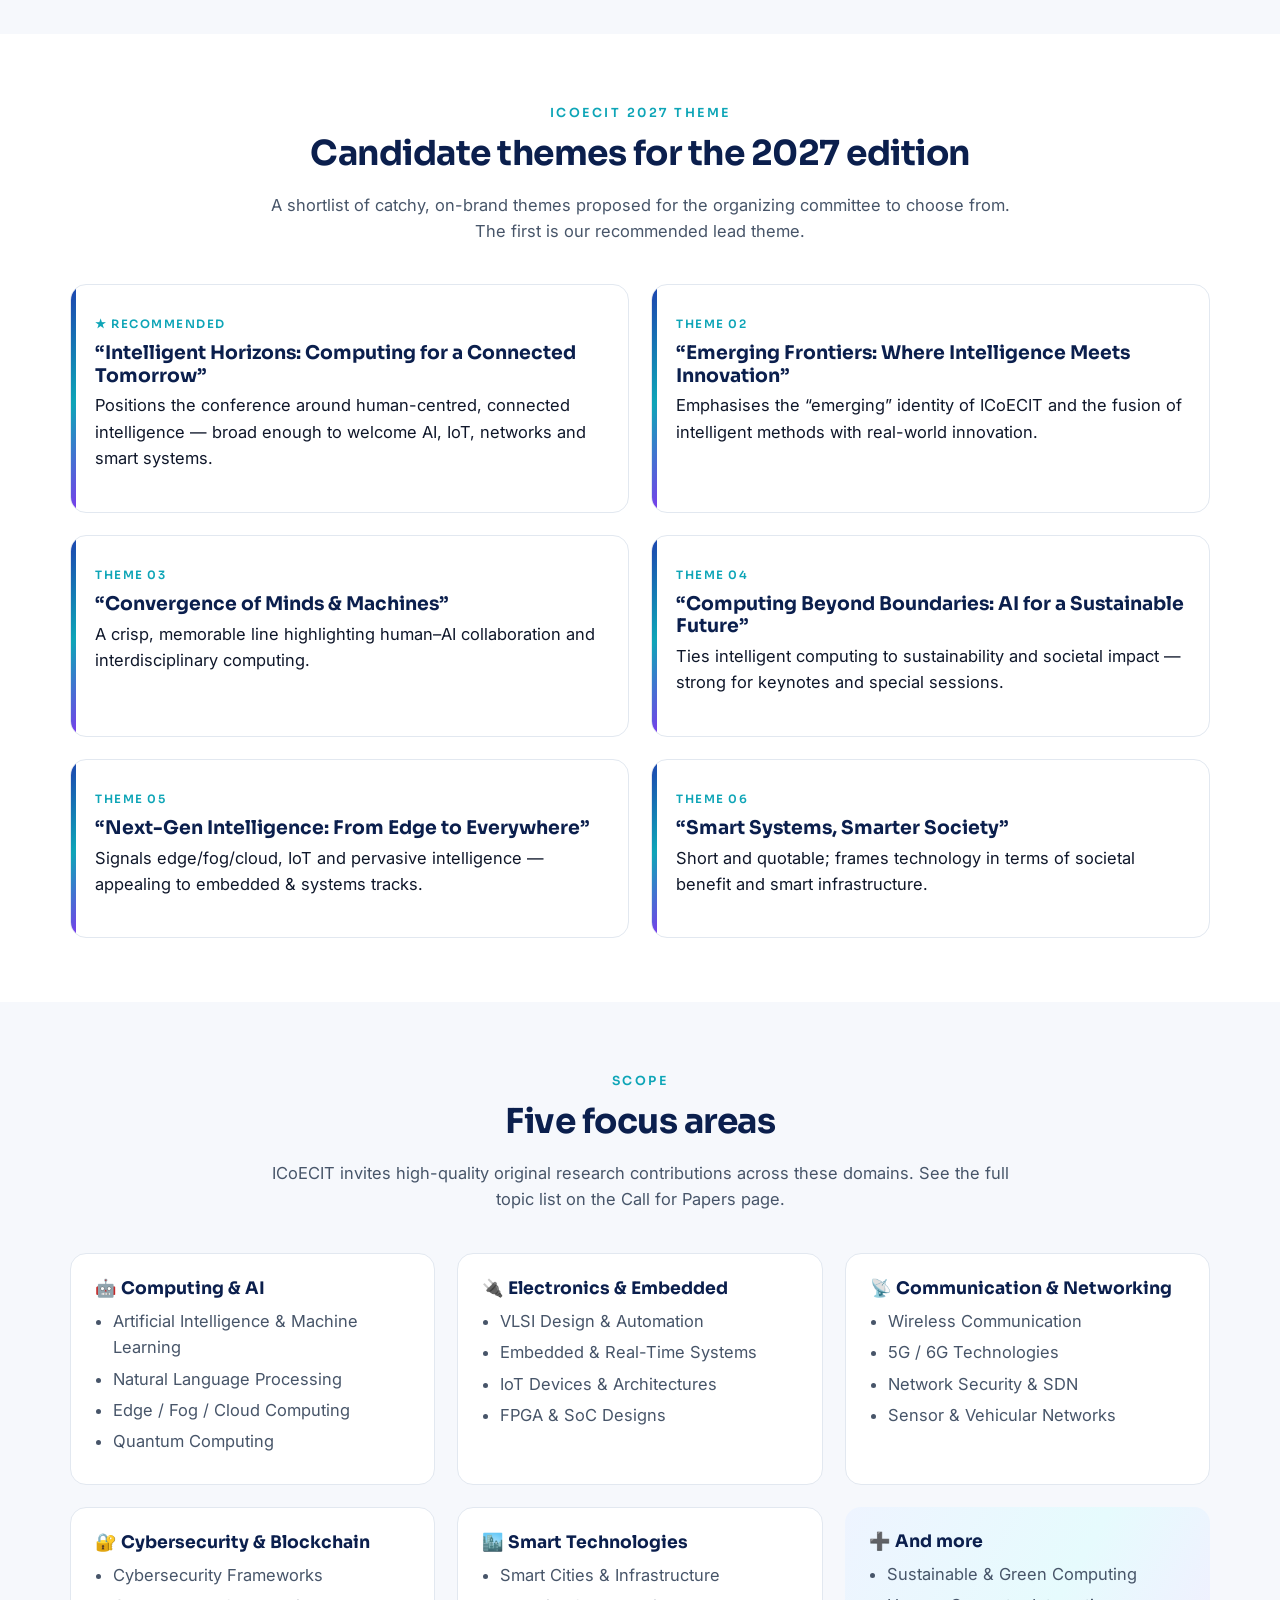
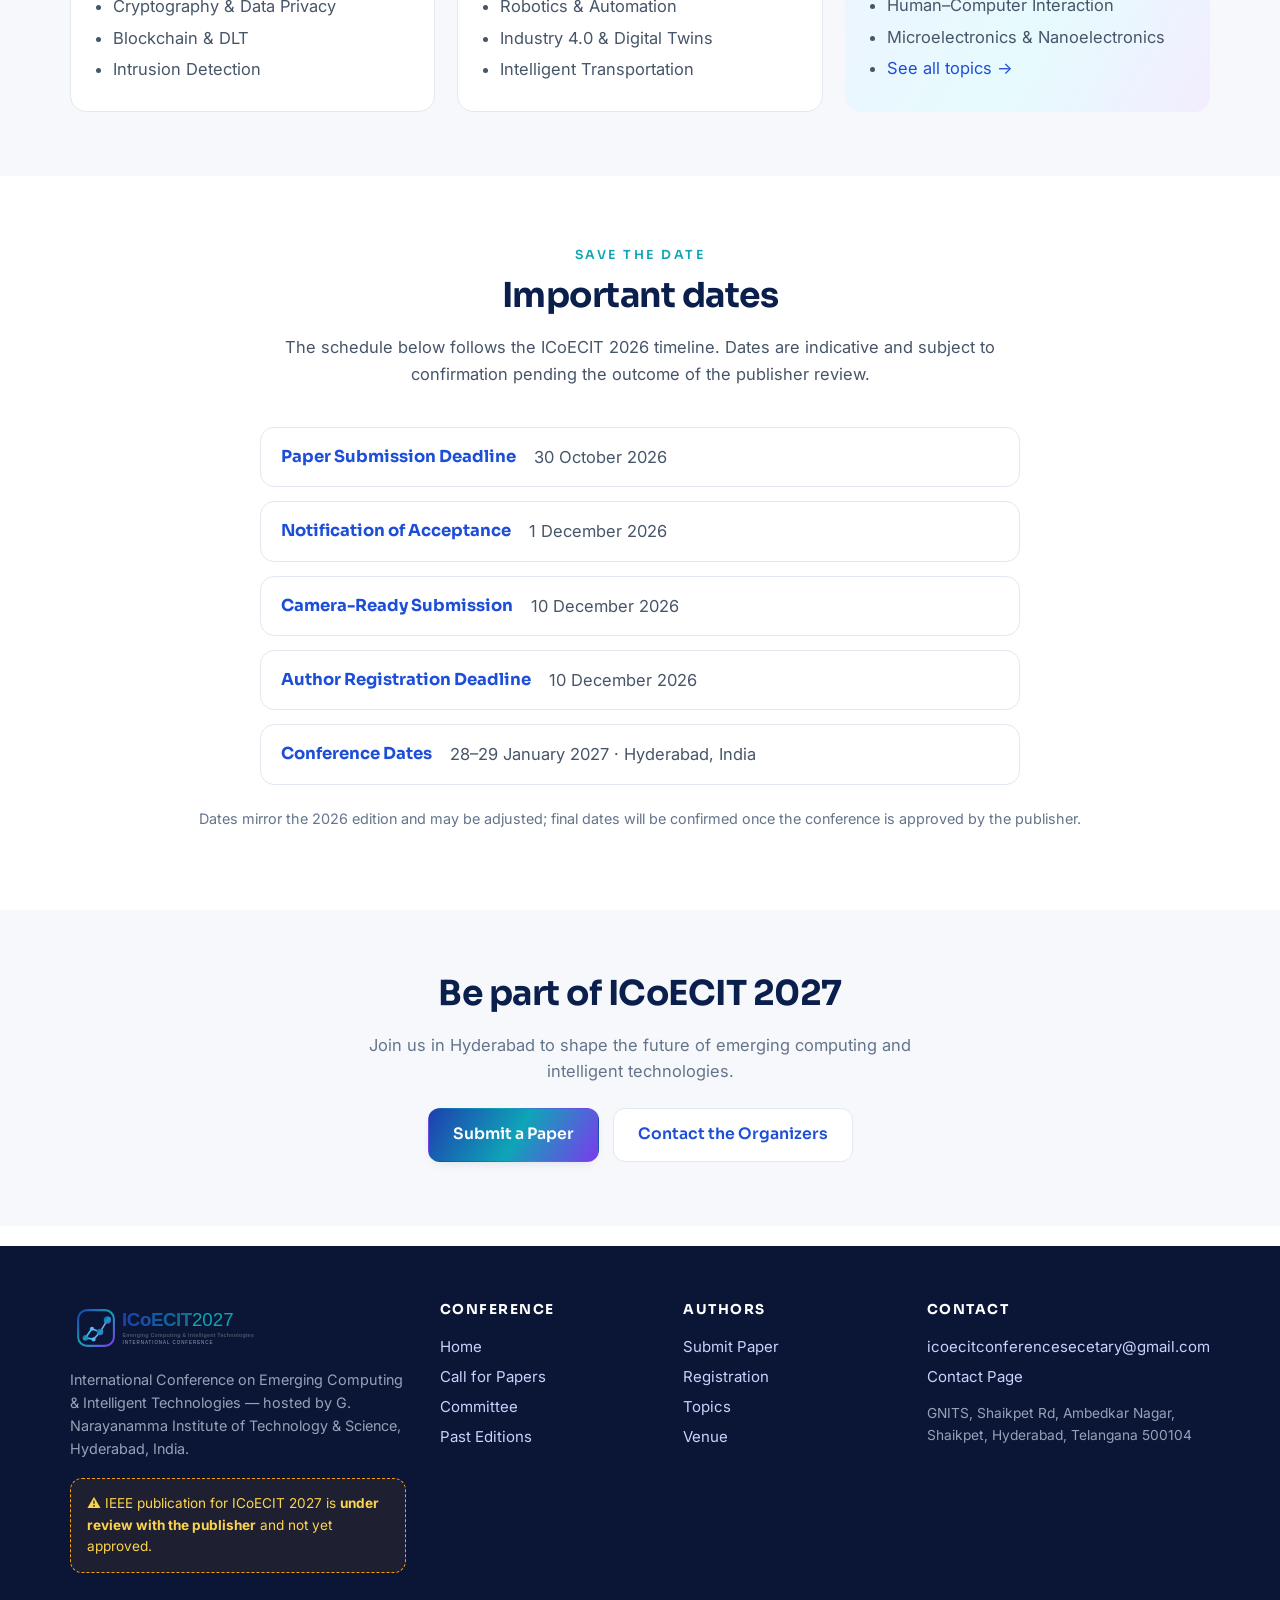
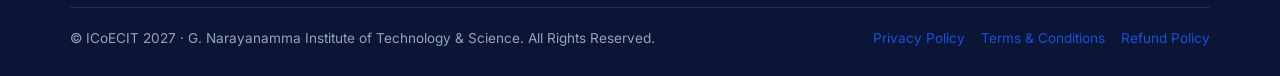
==== commit b52fa5ce: "Set 2027 dates (mirror 2026), Microsoft CMT portal; keep email as-is - Important dates mirror ICoECI" ====
--- a/index.html
+++ b/index.html
@@ -48,7 +48,7 @@
     <h1>Emerging Computing &amp; Intelligent Technologies</h1>
     <p class="lede">ICoECIT&nbsp;2027 brings together researchers, academicians, industry professionals and innovators to explore the frontiers of modern computing and intelligent systems — from AI and IoT to cybersecurity, embedded systems and smart electronics.</p>
     <ul class="meta">
-      <li><span class="ic">📅</span><span>January 2027 <small>Dates — to be announced</small></span></li>
+      <li><span class="ic">📅</span><span>28–29 January 2027 <small>Conference dates</small></span></li>
       <li><span class="ic">📍</span><span>Hyderabad, India <small>GNITS Campus</small></span></li>
       <li><span class="ic">🎓</span><span>Hybrid <small>On-site &amp; Online</small></span></li>
     </ul>
@@ -132,16 +132,16 @@
     <div class="section-head">
       <span class="eyebrow">Save the Date</span>
       <h2>Important dates</h2>
-      <p>The schedule below is being finalised and will be confirmed once the conference is approved by the publisher. Please check back or follow announcements.</p>
+      <p>The schedule below follows the ICoECIT&nbsp;2026 timeline. Dates are indicative and subject to confirmation pending the outcome of the publisher review.</p>
     </div>
     <ul class="dates" style="max-width:760px;margin-inline:auto">
-      <li><span class="when">Paper Submission</span><span class="what">Opens soon <span class="tbd">Date TBA</span></span></li>
-      <li><span class="when">Acceptance Notification</span><span class="what">Rolling / after review <span class="tbd">Date TBA</span></span></li>
-      <li><span class="when">Camera-Ready</span><span class="what">After acceptance <span class="tbd">Date TBA</span></span></li>
-      <li><span class="when">Registration</span><span class="what">To be announced <span class="tbd">Date TBA</span></span></li>
-      <li><span class="when">Conference</span><span class="what">January 2027, Hyderabad <span class="tbd">Dates TBA</span></span></li>
+      <li><span class="when">Paper Submission Deadline</span><span class="what">30 October 2026</span></li>
+      <li><span class="when">Notification of Acceptance</span><span class="what">1 December 2026</span></li>
+      <li><span class="when">Camera-Ready Submission</span><span class="what">10 December 2026</span></li>
+      <li><span class="when">Author Registration Deadline</span><span class="what">10 December 2026</span></li>
+      <li><span class="when">Conference Dates</span><span class="what">28–29 January 2027 · Hyderabad, India</span></li>
     </ul>
-    <p class="center muted" style="margin-top:22px;font-size:.9rem">Dates are tentative and subject to change, and depend on the outcome of the publisher review.</p>
+    <p class="center muted" style="margin-top:22px;font-size:.9rem">Dates mirror the 2026 edition and may be adjusted; final dates will be confirmed once the conference is approved by the publisher.</p>
   </div>
 </section>
 
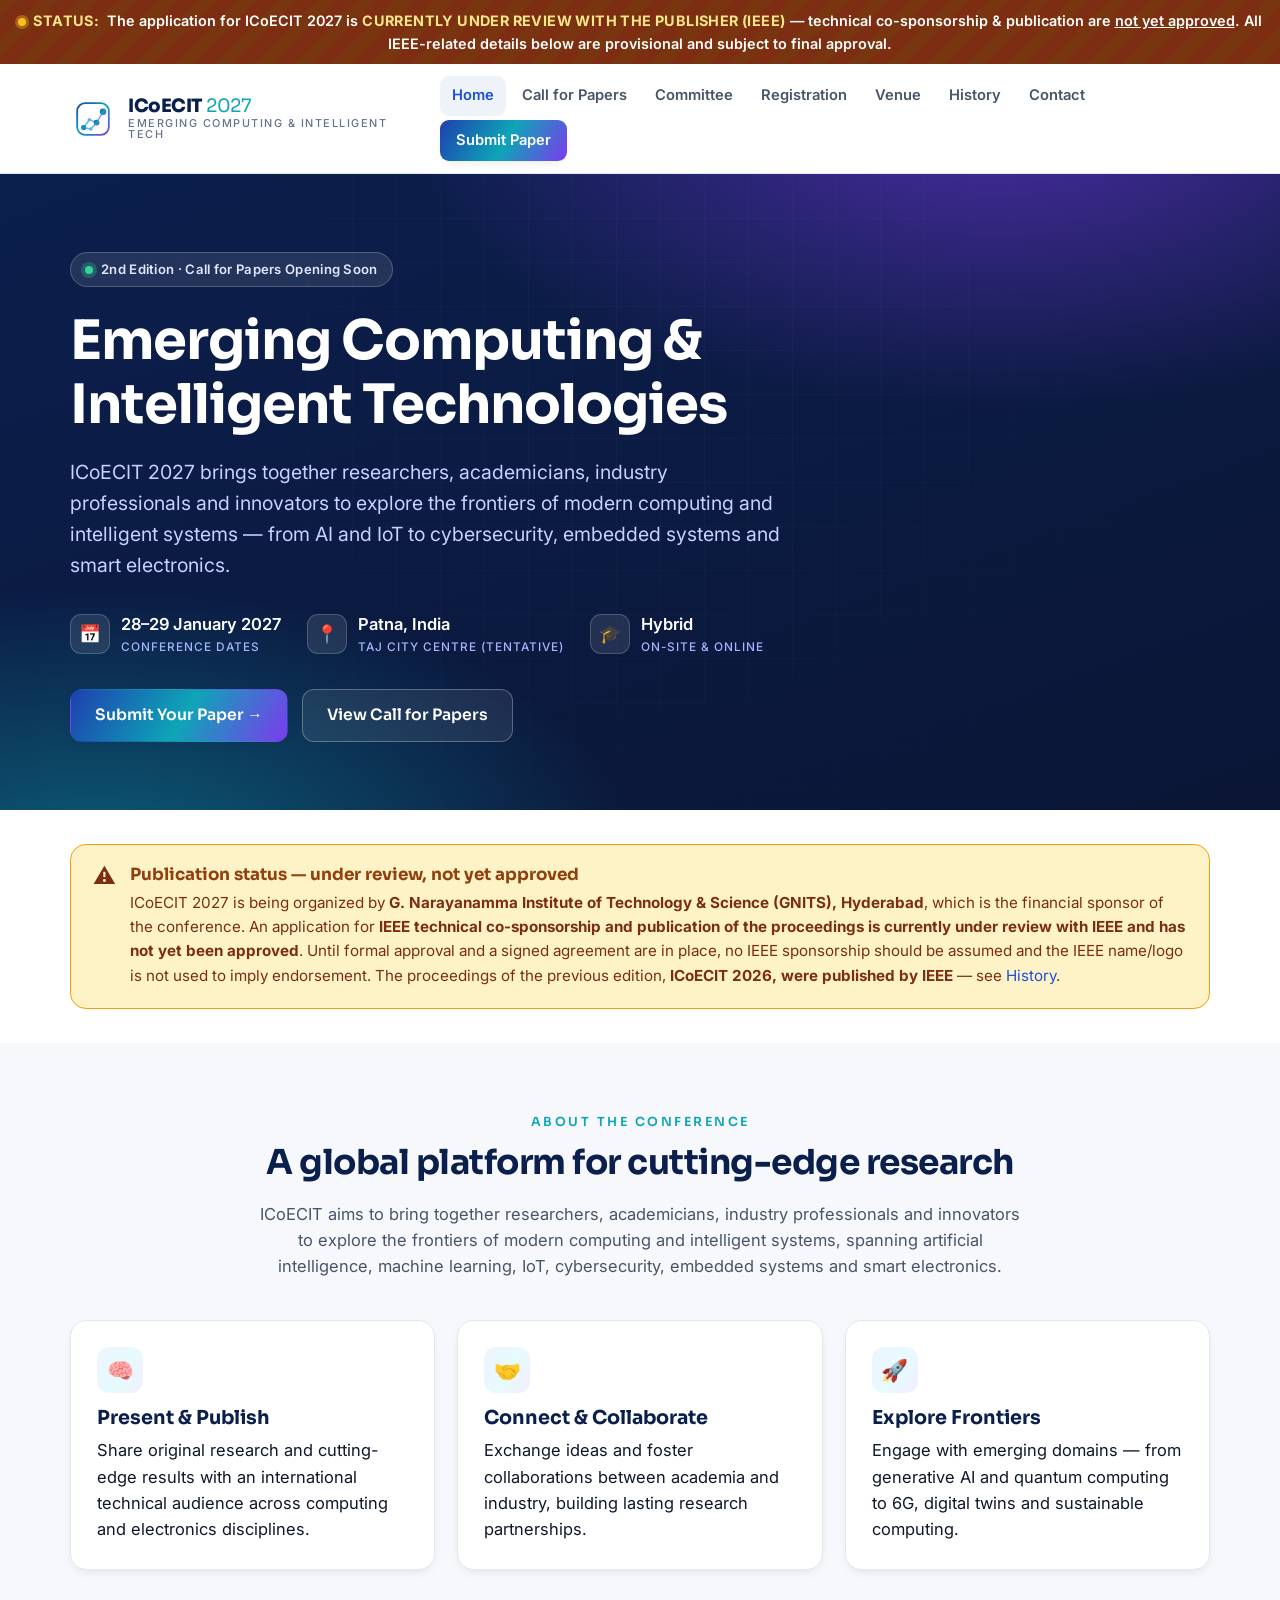
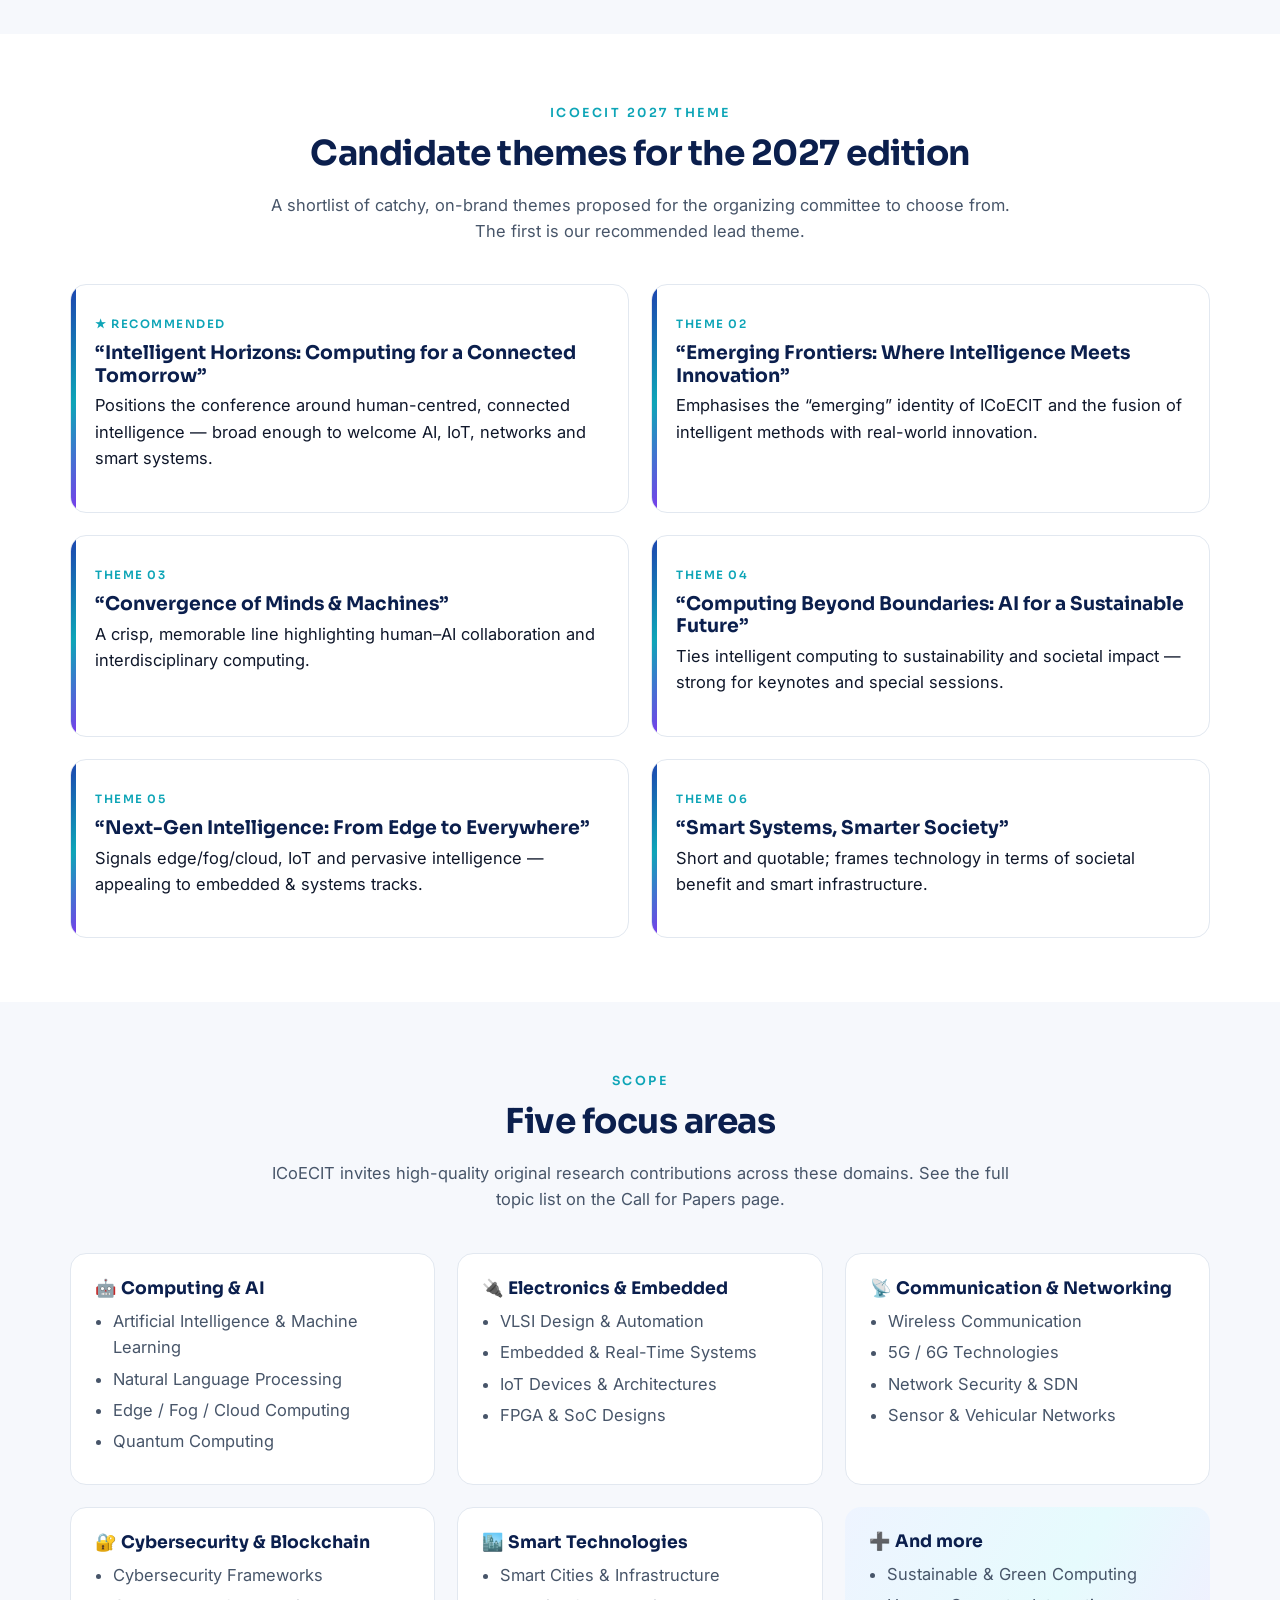
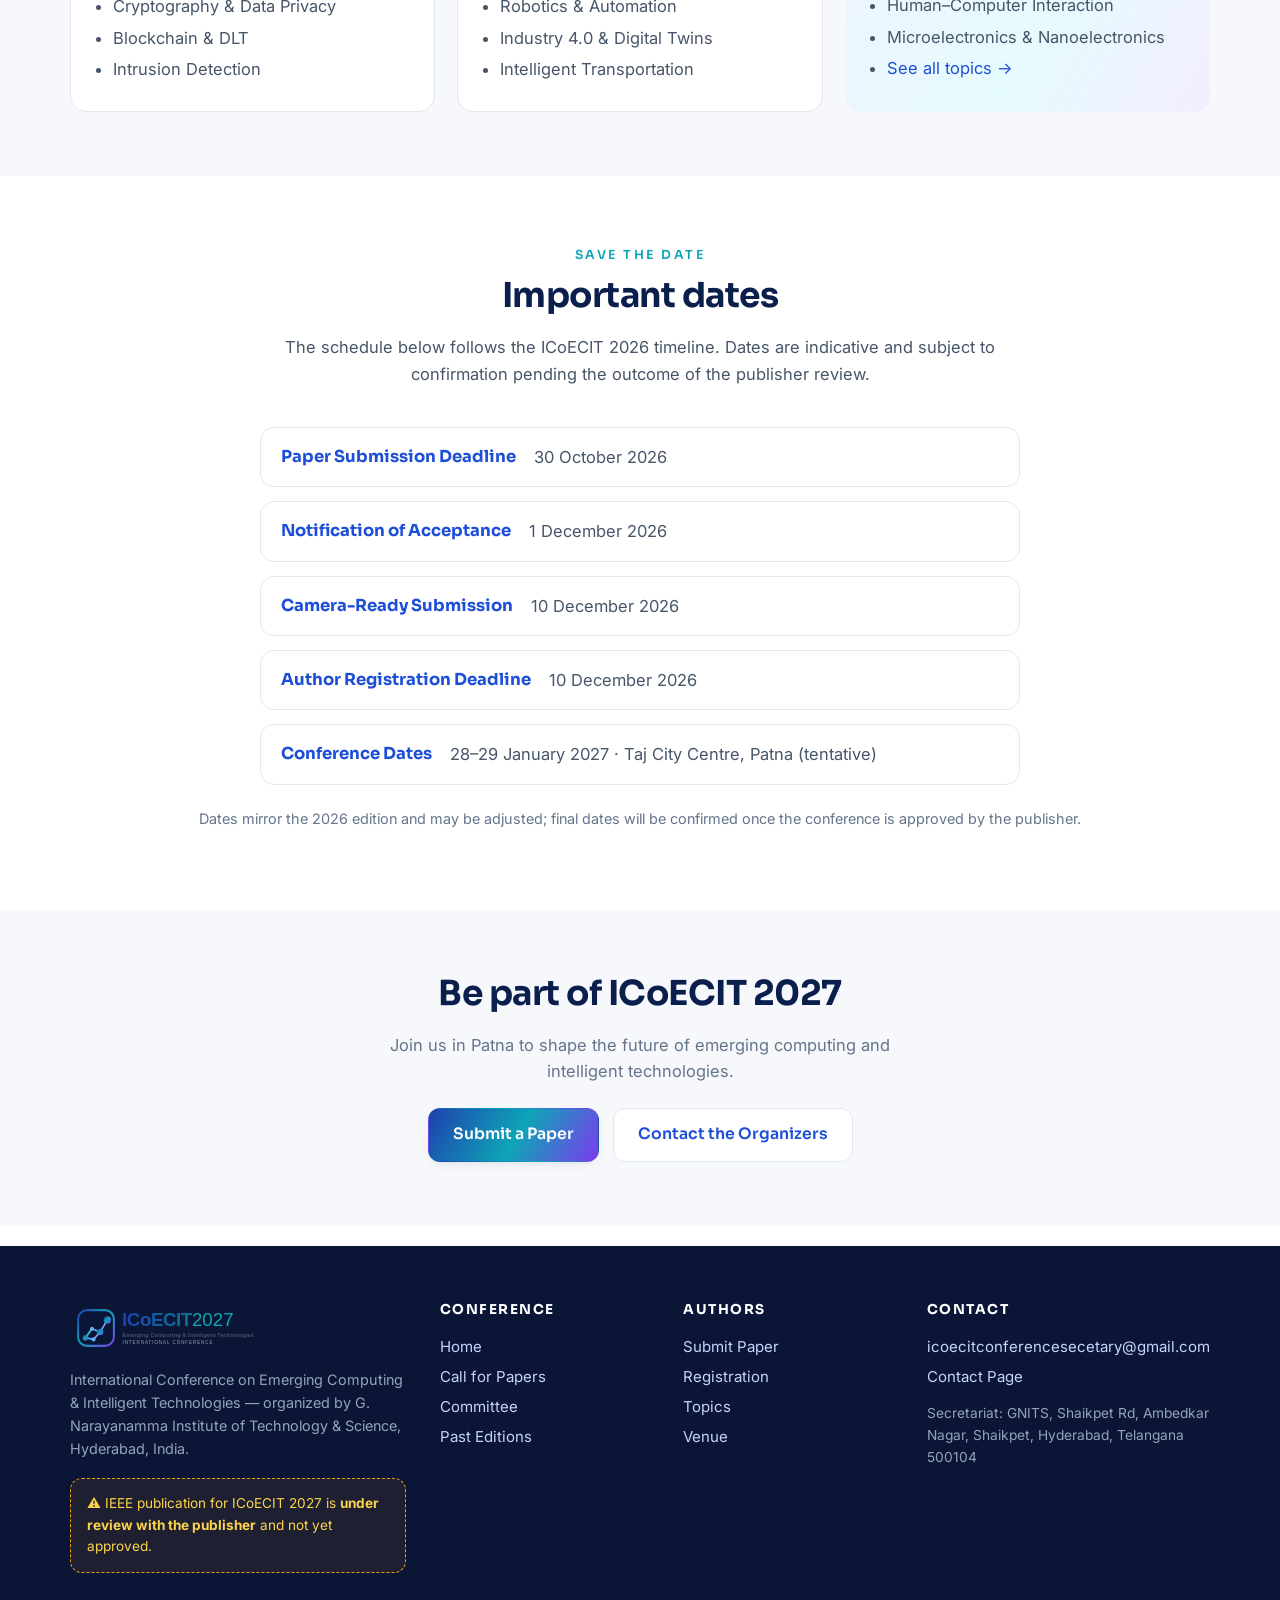
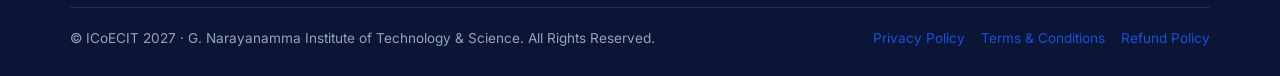
==== commit 14549819: "Update tentative venue to Taj City Centre, Patna - Venue page rewritten for Taj City Centre, Patna (" ====
--- a/index.html
+++ b/index.html
@@ -4,7 +4,7 @@
 <meta charset="UTF-8">
 <meta name="viewport" content="width=device-width, initial-scale=1.0">
 <title>ICoECIT 2027 — International Conference on Emerging Computing &amp; Intelligent Technologies</title>
-<meta name="description" content="ICoECIT 2027 — International Conference on Emerging Computing and Intelligent Technologies, hosted by G. Narayanamma Institute of Technology &amp; Science, Hyderabad. IEEE publication application currently under review.">
+<meta name="description" content="ICoECIT 2027 — International Conference on Emerging Computing and Intelligent Technologies. Organized by G. Narayanamma Institute of Technology &amp; Science, Hyderabad. Tentative venue: Taj City Centre, Patna. IEEE publication application currently under review.">
 <link rel="icon" type="image/svg+xml" href="assets/img/favicon.svg">
 <link rel="preconnect" href="https://fonts.googleapis.com">
 <link rel="preconnect" href="https://fonts.gstatic.com" crossorigin>
@@ -49,7 +49,7 @@
     <p class="lede">ICoECIT&nbsp;2027 brings together researchers, academicians, industry professionals and innovators to explore the frontiers of modern computing and intelligent systems — from AI and IoT to cybersecurity, embedded systems and smart electronics.</p>
     <ul class="meta">
       <li><span class="ic">📅</span><span>28–29 January 2027 <small>Conference dates</small></span></li>
-      <li><span class="ic">📍</span><span>Hyderabad, India <small>GNITS Campus</small></span></li>
+      <li><span class="ic">📍</span><span>Patna, India <small>Taj City Centre (tentative)</small></span></li>
       <li><span class="ic">🎓</span><span>Hybrid <small>On-site &amp; Online</small></span></li>
     </ul>
     <div class="hero-cta">
@@ -139,7 +139,7 @@
       <li><span class="when">Notification of Acceptance</span><span class="what">1 December 2026</span></li>
       <li><span class="when">Camera-Ready Submission</span><span class="what">10 December 2026</span></li>
       <li><span class="when">Author Registration Deadline</span><span class="what">10 December 2026</span></li>
-      <li><span class="when">Conference Dates</span><span class="what">28–29 January 2027 · Hyderabad, India</span></li>
+      <li><span class="when">Conference Dates</span><span class="what">28–29 January 2027 · Taj City Centre, Patna (tentative)</span></li>
     </ul>
     <p class="center muted" style="margin-top:22px;font-size:.9rem">Dates mirror the 2026 edition and may be adjusted; final dates will be confirmed once the conference is approved by the publisher.</p>
   </div>
@@ -149,7 +149,7 @@
 <section class="alt">
   <div class="container center">
     <h2>Be part of ICoECIT 2027</h2>
-    <p class="muted" style="max-width:56ch;margin:0 auto 24px">Join us in Hyderabad to shape the future of emerging computing and intelligent technologies.</p>
+    <p class="muted" style="max-width:56ch;margin:0 auto 24px">Join us in Patna to shape the future of emerging computing and intelligent technologies.</p>
     <div class="lead-row" style="justify-content:center">
       <a class="btn btn-primary" href="call-for-papers.html#submit">Submit a Paper</a>
       <a class="btn btn-outline" href="contact.html">Contact the Organizers</a>
@@ -163,7 +163,7 @@
     <div class="footer-grid">
       <div class="footer-brand">
         <img src="assets/img/logo.svg" alt="ICoECIT 2027" style="height:52px">
-        <p>International Conference on Emerging Computing &amp; Intelligent Technologies — hosted by G. Narayanamma Institute of Technology &amp; Science, Hyderabad, India.</p>
+        <p>International Conference on Emerging Computing &amp; Intelligent Technologies — organized by G. Narayanamma Institute of Technology &amp; Science, Hyderabad, India.</p>
         <div class="footer-review">⚠️ IEEE publication for ICoECIT&nbsp;2027 is <strong>under review with the publisher</strong> and not yet approved.</div>
       </div>
       <div>
@@ -184,7 +184,7 @@
         <h4>Contact</h4>
         <a href="mailto:icoecitconferencesecetary@gmail.com">icoecitconferencesecetary@gmail.com</a>
         <a href="contact.html">Contact Page</a>
-        <p style="color:#94a3b8;font-size:.86rem;margin-top:10px">GNITS, Shaikpet Rd, Ambedkar Nagar, Shaikpet, Hyderabad, Telangana 500104</p>
+        <p style="color:#94a3b8;font-size:.86rem;margin-top:10px">Secretariat: GNITS, Shaikpet Rd, Ambedkar Nagar, Shaikpet, Hyderabad, Telangana 500104</p>
       </div>
     </div>
     <div class="footer-bottom">
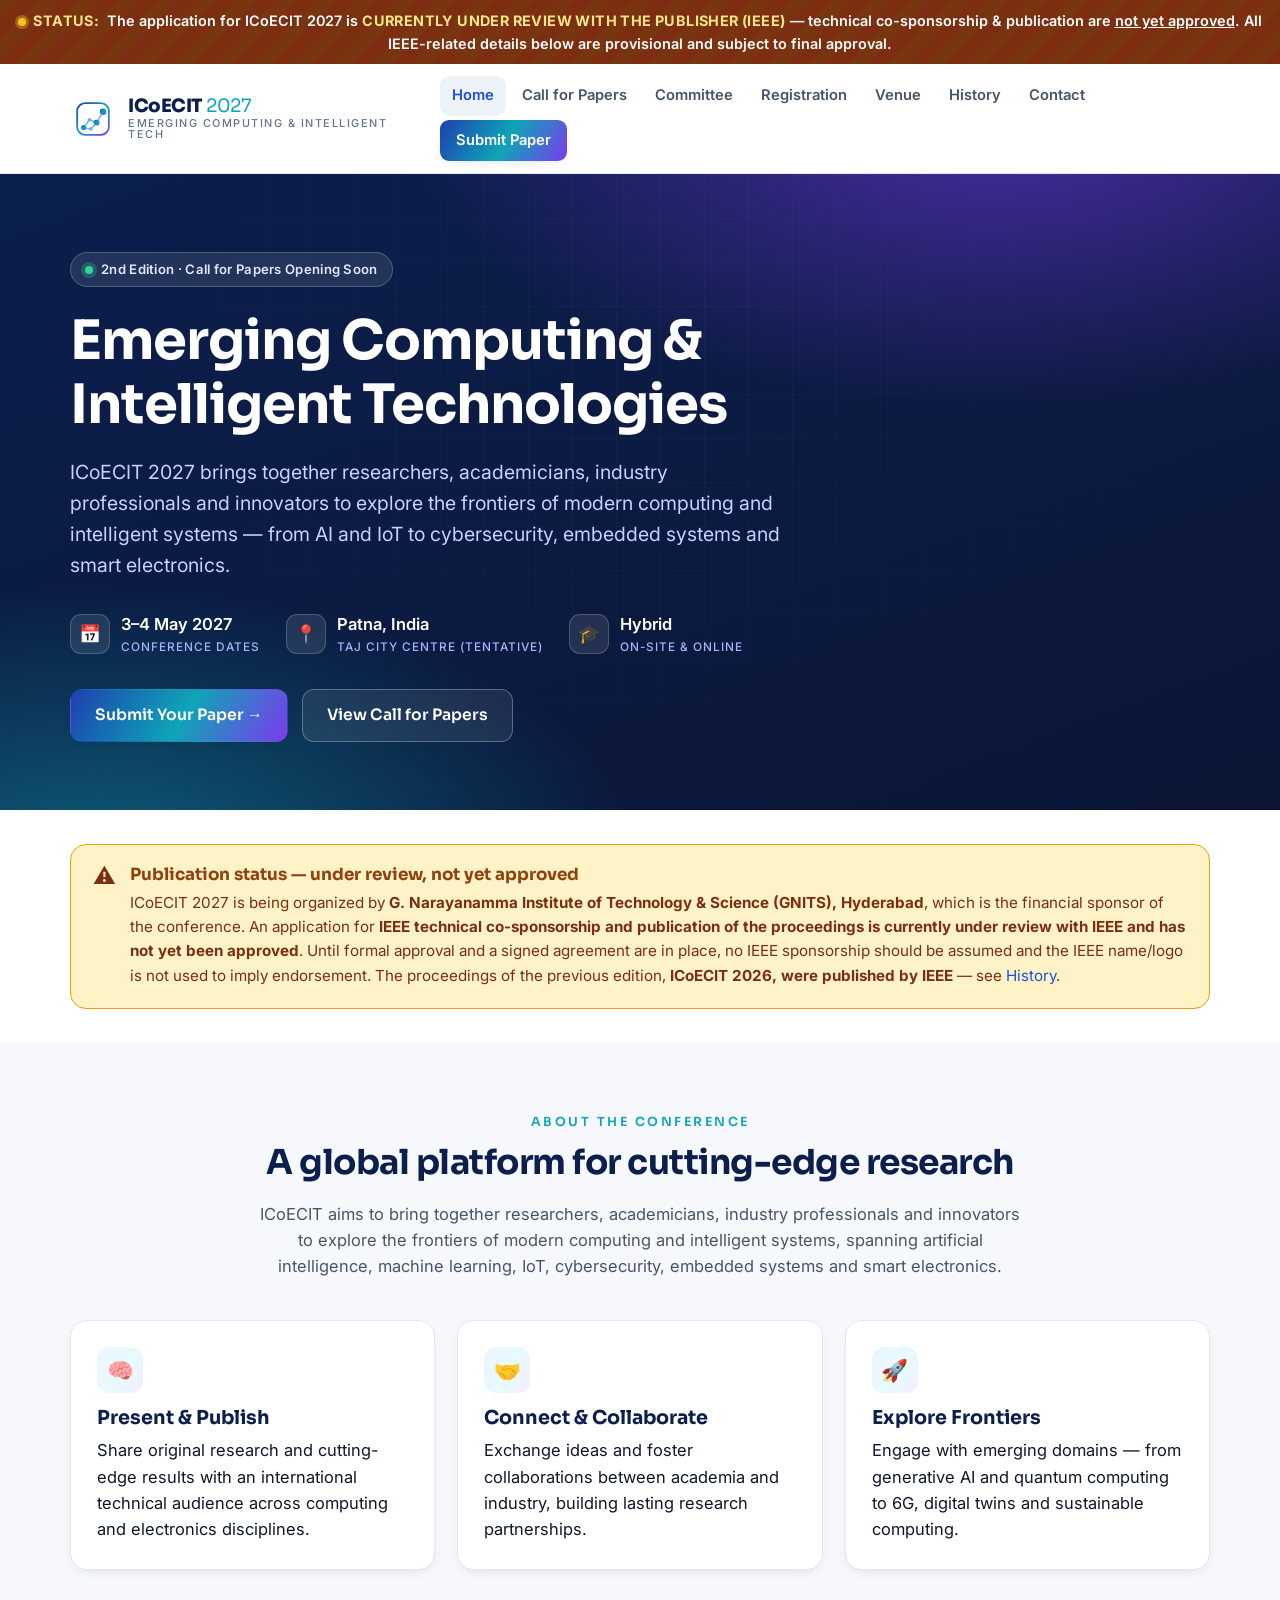
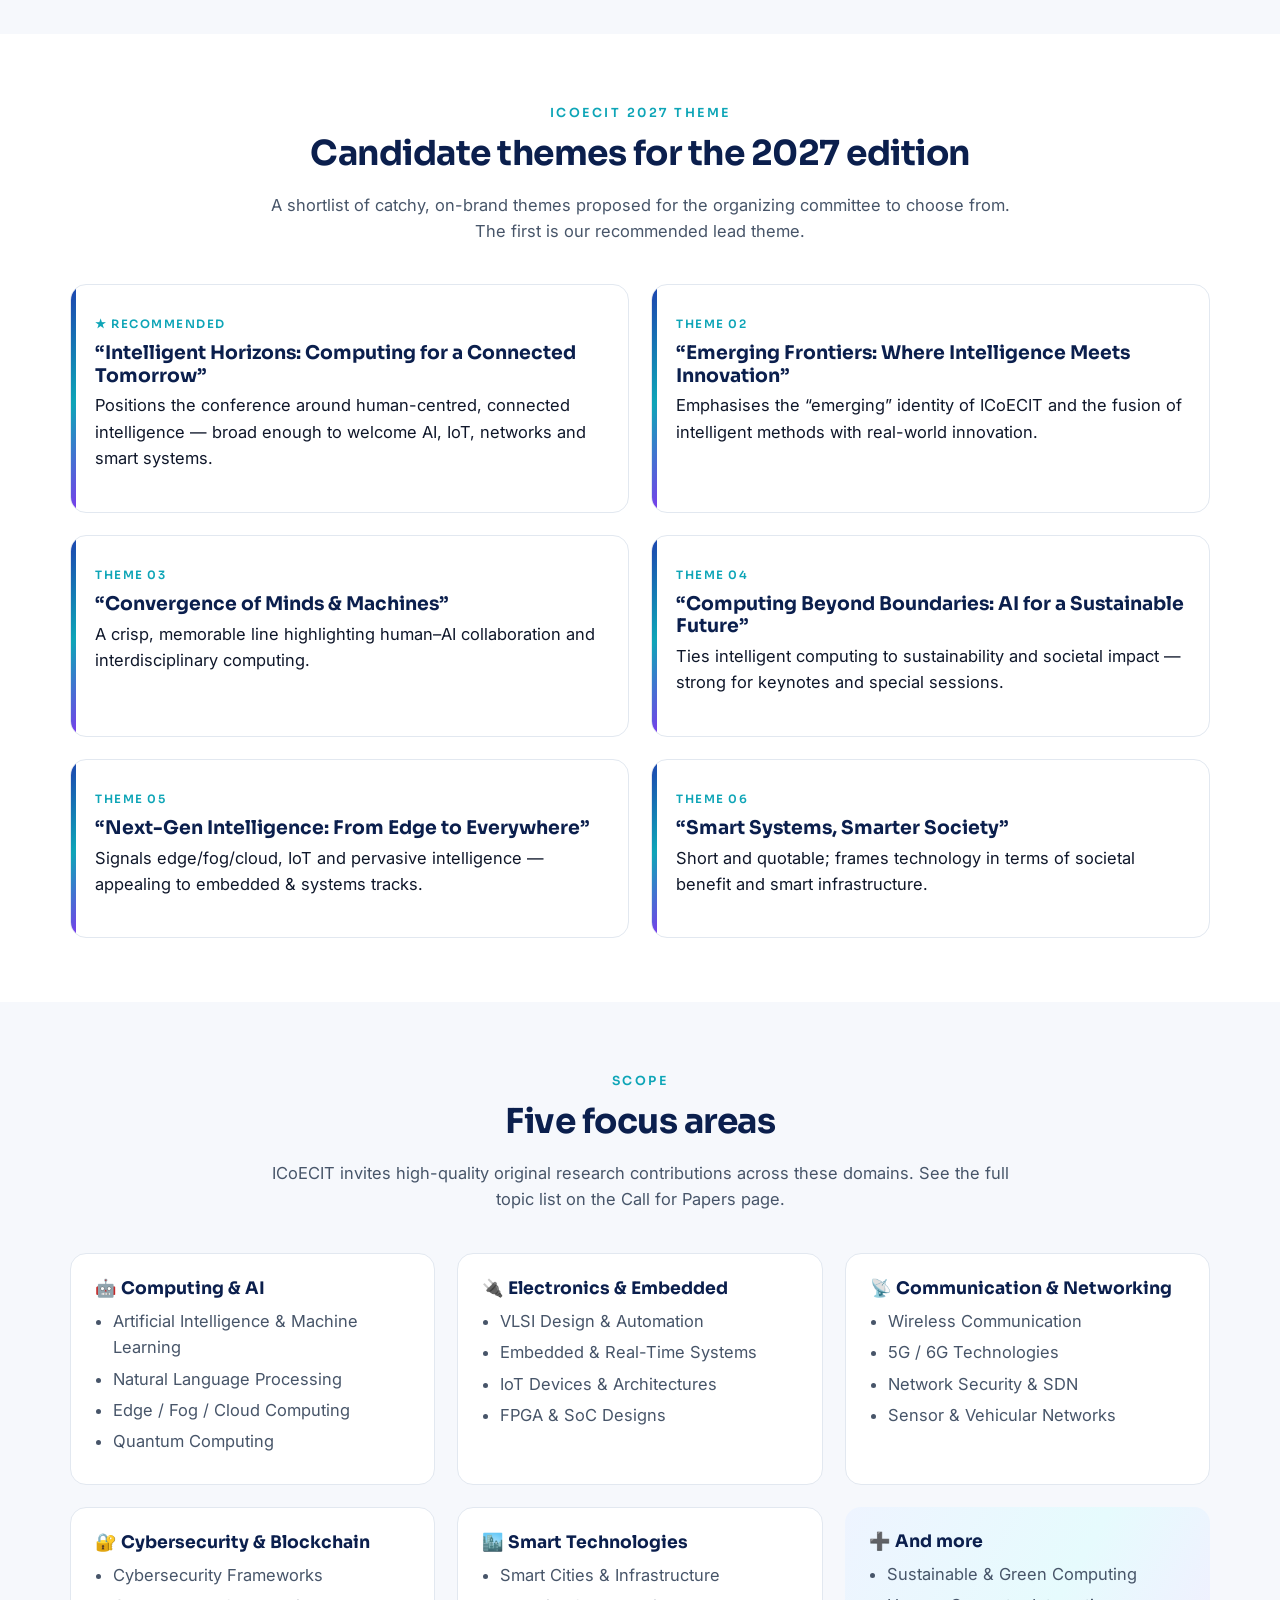
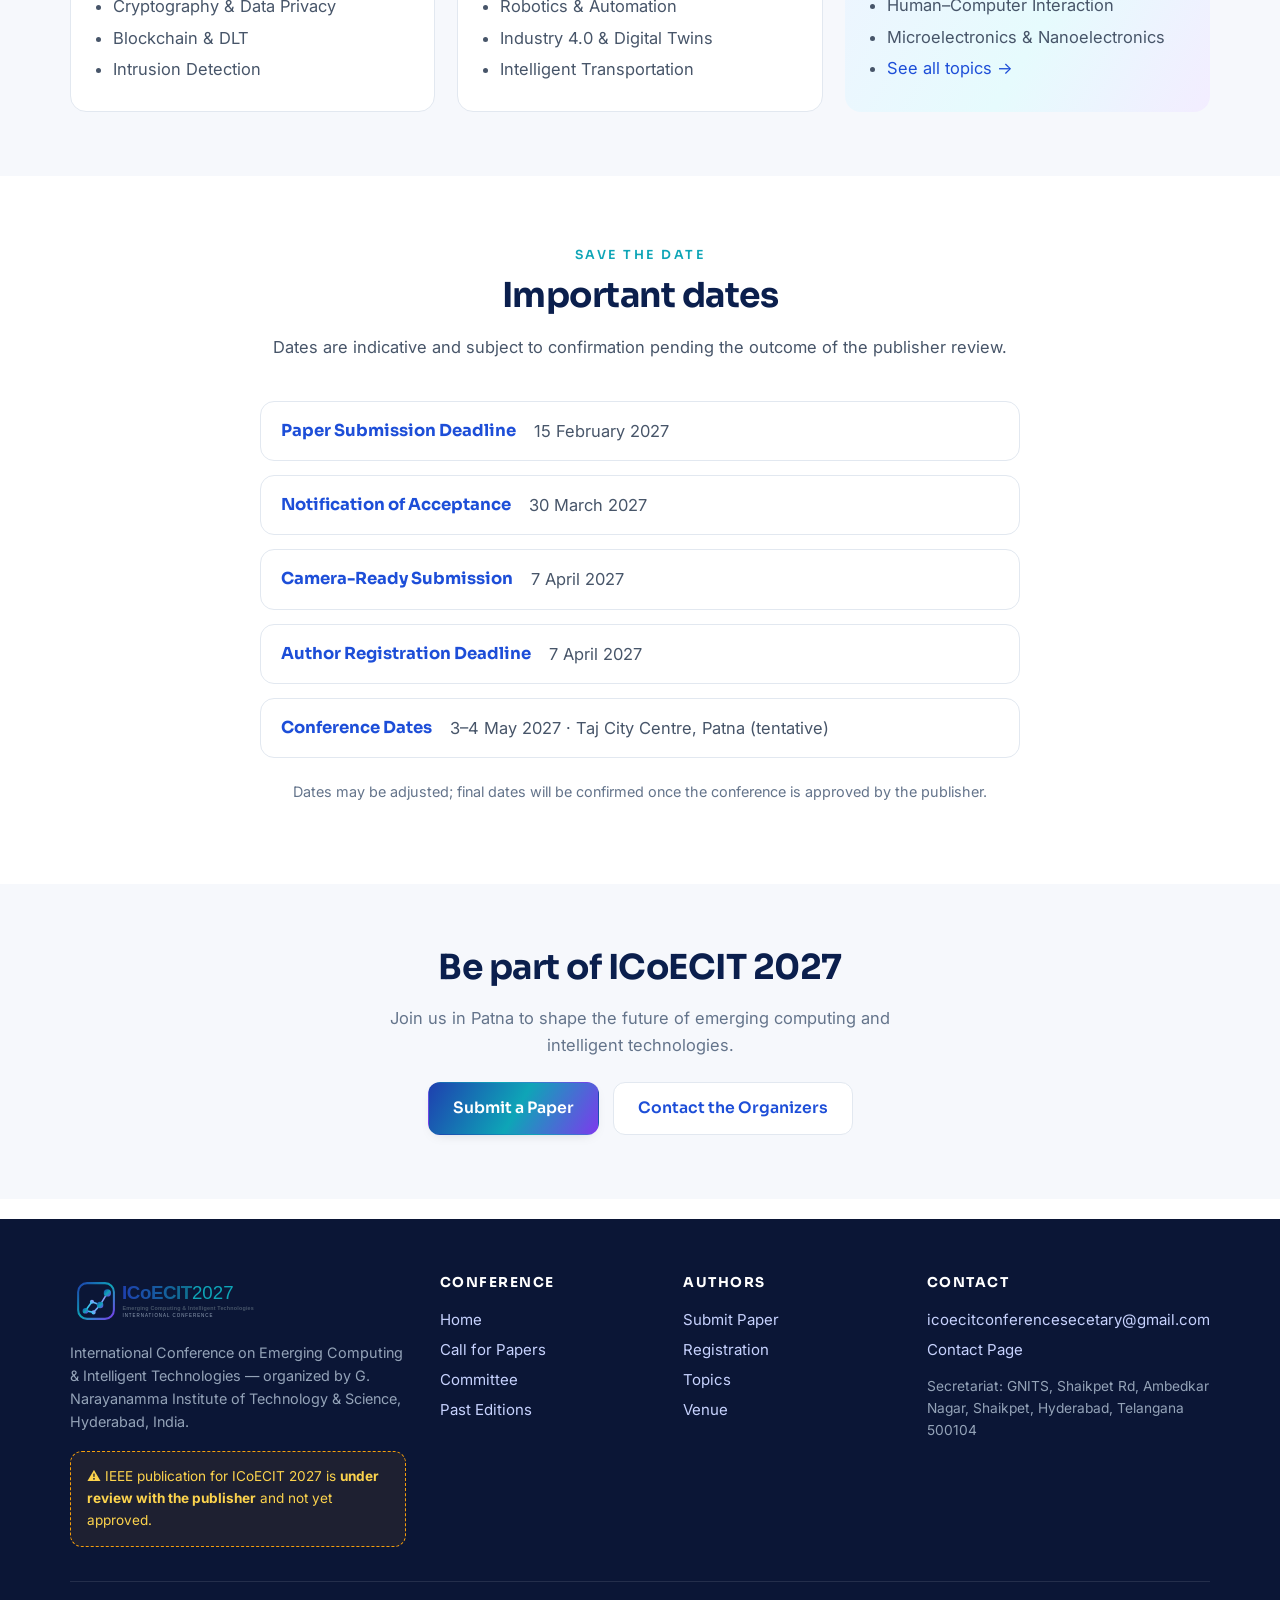
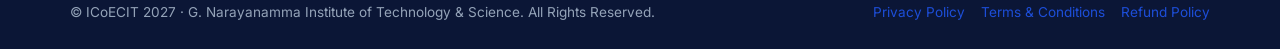
==== commit 716c8f27: "Set conference dates to 3–4 May 2027 and update deadlines Submission 15 Feb 2027, acceptance 30 Mar " ====
--- a/index.html
+++ b/index.html
@@ -3,13 +3,41 @@
 <head>
 <meta charset="UTF-8">
 <meta name="viewport" content="width=device-width, initial-scale=1.0">
-<title>ICoECIT 2027 — International Conference on Emerging Computing &amp; Intelligent Technologies</title>
-<meta name="description" content="ICoECIT 2027 — International Conference on Emerging Computing and Intelligent Technologies. Organized by G. Narayanamma Institute of Technology &amp; Science, Hyderabad. Tentative venue: Taj City Centre, Patna. IEEE publication application currently under review.">
+<title>ICoECIT 2027 | International Conference on Emerging Computing &amp; Intelligent Technologies</title>
+<meta name="description" content="ICoECIT 2027 — International Conference on Emerging Computing and Intelligent Technologies, 3–4 May 2027 at Taj City Centre, Patna, India. Organized by GNITS, Hyderabad. Call for papers in AI, ML, IoT, cybersecurity, VLSI and smart technologies. IEEE publication application under review.">
 <link rel="icon" type="image/svg+xml" href="assets/img/favicon.svg">
 <link rel="preconnect" href="https://fonts.googleapis.com">
 <link rel="preconnect" href="https://fonts.gstatic.com" crossorigin>
 <link href="https://fonts.googleapis.com/css2?family=Inter:wght@400;500;600;700&family=Sora:wght@300;400;600;700;800&display=swap" rel="stylesheet">
 <link rel="stylesheet" href="assets/css/style.css">
+<!-- SEO -->
+<meta name="keywords" content="ICoECIT 2027, ICoECIT, International Conference on Emerging Computing and Intelligent Technologies, IEEE conference 2027, IEEE international conference, IEEE conference India, emerging computing conference, intelligent technologies conference, artificial intelligence conference 2027, machine learning conference, IoT conference, cybersecurity conference, VLSI conference, embedded systems conference, blockchain conference, 5G 6G conference, smart cities conference, computing conference India, engineering conference Patna, GNITS conference, IEEE paper format, Microsoft CMT, call for papers 2027, deep learning conference, quantum computing conference, robotics conference, data science conference, conference Bihar 2027">
+<meta name="author" content="ICoECIT 2027 — G. Narayanamma Institute of Technology &amp; Science">
+<meta name="robots" content="index, follow">
+<meta name="theme-color" content="#0b1f4d">
+<link rel="canonical" href="https://icoecit.github.io/icoecit2027/">
+<meta property="og:type" content="website">
+<meta property="og:site_name" content="ICoECIT 2027">
+<meta property="og:title" content="ICoECIT 2027 | International Conference on Emerging Computing &amp; Intelligent Technologies">
+<meta property="og:description" content="ICoECIT 2027 — International Conference on Emerging Computing and Intelligent Technologies, 3–4 May 2027 at Taj City Centre, Patna, India. Organized by GNITS, Hyderabad. Call for papers in AI, ML, IoT, cybersecurity, VLSI and smart technologies. IEEE publication application under review.">
+<meta property="og:url" content="https://icoecit.github.io/icoecit2027/">
+<meta property="og:image" content="https://icoecit.github.io/icoecit2027/assets/img/og-image.png">
+<meta property="og:image:width" content="1200">
+<meta property="og:image:height" content="630">
+<meta property="og:image:alt" content="ICoECIT 2027 — International Conference on Emerging Computing and Intelligent Technologies">
+<meta name="twitter:card" content="summary_large_image">
+<meta name="twitter:title" content="ICoECIT 2027 | International Conference on Emerging Computing &amp; Intelligent Technologies">
+<meta name="twitter:description" content="ICoECIT 2027 — International Conference on Emerging Computing and Intelligent Technologies, 3–4 May 2027 at Taj City Centre, Patna, India. Organized by GNITS, Hyderabad. Call for papers in AI, ML, IoT, cybersecurity, VLSI and smart technologies. IEEE publication application under review.">
+<meta name="twitter:image" content="https://icoecit.github.io/icoecit2027/assets/img/og-image.png">
+<script type="application/ld+json">
+{"@context": "https://schema.org","@type": "Event","name": "ICoECIT 2027 — International Conference on Emerging Computing and Intelligent Technologies","startDate": "2027-05-03","endDate": "2027-05-04","eventAttendanceMode": "https://schema.org/MixedEventAttendanceMode","eventStatus": "https://schema.org/EventScheduled","location": {"@type": "Place","name": "Taj City Centre, Patna","address": {"@type": "PostalAddress","streetAddress": "Buddh Marg, Christian Colony","addressLocality": "Patna","addressRegion": "Bihar","postalCode": "800001","addressCountry": "IN"}},"image": ["https://icoecit.github.io/icoecit2027/assets/img/og-image.png"],"description": "ICoECIT 2027 — International Conference on Emerging Computing and Intelligent Technologies, 3–4 May 2027 at Taj City Centre, Patna, India. Organized by GNITS, Hyderabad. Call for papers in AI, ML, IoT, cybersecurity, VLSI and smart technologies. IEEE publication application under review.","organizer": {"@type": "Organization","name": "G. Narayanamma Institute of Technology & Science (GNITS)","url": "https://gnits.ac.in/"},"url": "https://icoecit.github.io/icoecit2027/"}
+</script>
+<script type="application/ld+json">
+{"@context": "https://schema.org","@type": "WebSite","name": "ICoECIT 2027","url": "https://icoecit.github.io/icoecit2027/","description": "ICoECIT 2027 — International Conference on Emerging Computing and Intelligent Technologies, 3–4 May 2027 at Taj City Centre, Patna, India. Organized by GNITS, Hyderabad. Call for papers in AI, ML, IoT, cybersecurity, VLSI and smart technologies. IEEE publication application under review."}
+</script>
+<script type="application/ld+json">
+{"@context": "https://schema.org","@type": "Organization","name": "G. Narayanamma Institute of Technology & Science (GNITS)","url": "https://gnits.ac.in/","contactPoint": {"@type": "ContactPoint","email": "icoecitconferencesecetary@gmail.com","contactType": "conference secretariat"}}
+</script>
 </head>
 <body>
 
@@ -21,7 +49,7 @@
 <!-- HEADER -->
 <header class="site-header">
   <div class="container nav">
-    <a class="brand" href="index.html" aria-label="ICoECIT 2027 home">
+    <a class="brand" href="./" aria-label="ICoECIT 2027 home">
       <img src="assets/img/logo-mark.svg" alt="ICoECIT emblem">
       <span class="brand-txt">ICoECIT&nbsp;<span>2027</span>
         <small>Emerging Computing &amp; Intelligent Tech</small>
@@ -29,7 +57,7 @@
     </a>
     <button class="nav-toggle" aria-label="Menu" onclick="document.getElementById('nav').classList.toggle('open')">☰</button>
     <ul class="nav-links" id="nav">
-      <li><a href="index.html" class="active">Home</a></li>
+      <li><a href="./" class="active">Home</a></li>
       <li><a href="call-for-papers.html">Call for Papers</a></li>
       <li><a href="committee.html">Committee</a></li>
       <li><a href="registration.html">Registration</a></li>
@@ -48,7 +76,7 @@
     <h1>Emerging Computing &amp; Intelligent Technologies</h1>
     <p class="lede">ICoECIT&nbsp;2027 brings together researchers, academicians, industry professionals and innovators to explore the frontiers of modern computing and intelligent systems — from AI and IoT to cybersecurity, embedded systems and smart electronics.</p>
     <ul class="meta">
-      <li><span class="ic">📅</span><span>28–29 January 2027 <small>Conference dates</small></span></li>
+      <li><span class="ic">📅</span><span>3–4 May 2027 <small>Conference dates</small></span></li>
       <li><span class="ic">📍</span><span>Patna, India <small>Taj City Centre (tentative)</small></span></li>
       <li><span class="ic">🎓</span><span>Hybrid <small>On-site &amp; Online</small></span></li>
     </ul>
@@ -132,16 +160,16 @@
     <div class="section-head">
       <span class="eyebrow">Save the Date</span>
       <h2>Important dates</h2>
-      <p>The schedule below follows the ICoECIT&nbsp;2026 timeline. Dates are indicative and subject to confirmation pending the outcome of the publisher review.</p>
+      <p>Dates are indicative and subject to confirmation pending the outcome of the publisher review.</p>
     </div>
     <ul class="dates" style="max-width:760px;margin-inline:auto">
-      <li><span class="when">Paper Submission Deadline</span><span class="what">30 October 2026</span></li>
-      <li><span class="when">Notification of Acceptance</span><span class="what">1 December 2026</span></li>
-      <li><span class="when">Camera-Ready Submission</span><span class="what">10 December 2026</span></li>
-      <li><span class="when">Author Registration Deadline</span><span class="what">10 December 2026</span></li>
-      <li><span class="when">Conference Dates</span><span class="what">28–29 January 2027 · Taj City Centre, Patna (tentative)</span></li>
+      <li><span class="when">Paper Submission Deadline</span><span class="what">15 February 2027</span></li>
+      <li><span class="when">Notification of Acceptance</span><span class="what">30 March 2027</span></li>
+      <li><span class="when">Camera-Ready Submission</span><span class="what">7 April 2027</span></li>
+      <li><span class="when">Author Registration Deadline</span><span class="what">7 April 2027</span></li>
+      <li><span class="when">Conference Dates</span><span class="what">3–4 May 2027 · Taj City Centre, Patna (tentative)</span></li>
     </ul>
-    <p class="center muted" style="margin-top:22px;font-size:.9rem">Dates mirror the 2026 edition and may be adjusted; final dates will be confirmed once the conference is approved by the publisher.</p>
+    <p class="center muted" style="margin-top:22px;font-size:.9rem">Dates may be adjusted; final dates will be confirmed once the conference is approved by the publisher.</p>
   </div>
 </section>
 
@@ -168,7 +196,7 @@
       </div>
       <div>
         <h4>Conference</h4>
-        <a href="index.html">Home</a>
+        <a href="./">Home</a>
         <a href="call-for-papers.html">Call for Papers</a>
         <a href="committee.html">Committee</a>
         <a href="history.html">Past Editions</a>
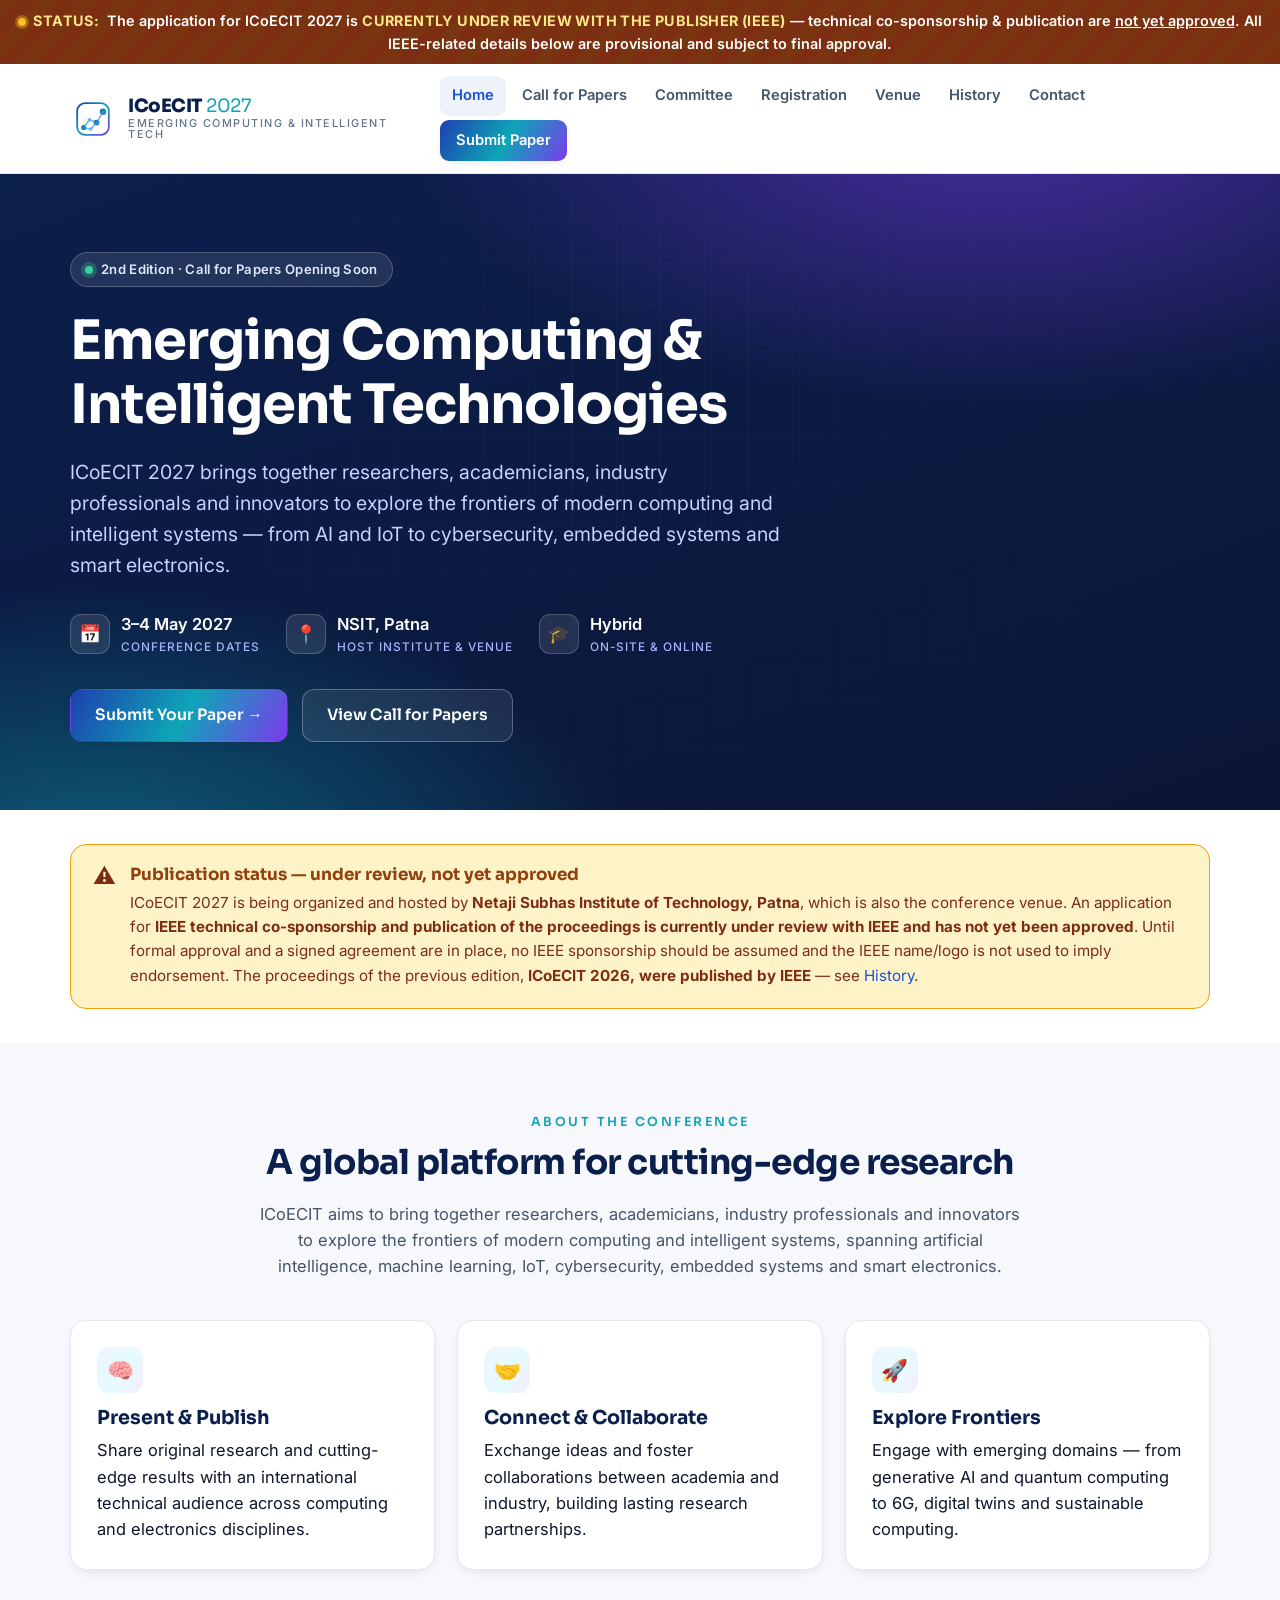
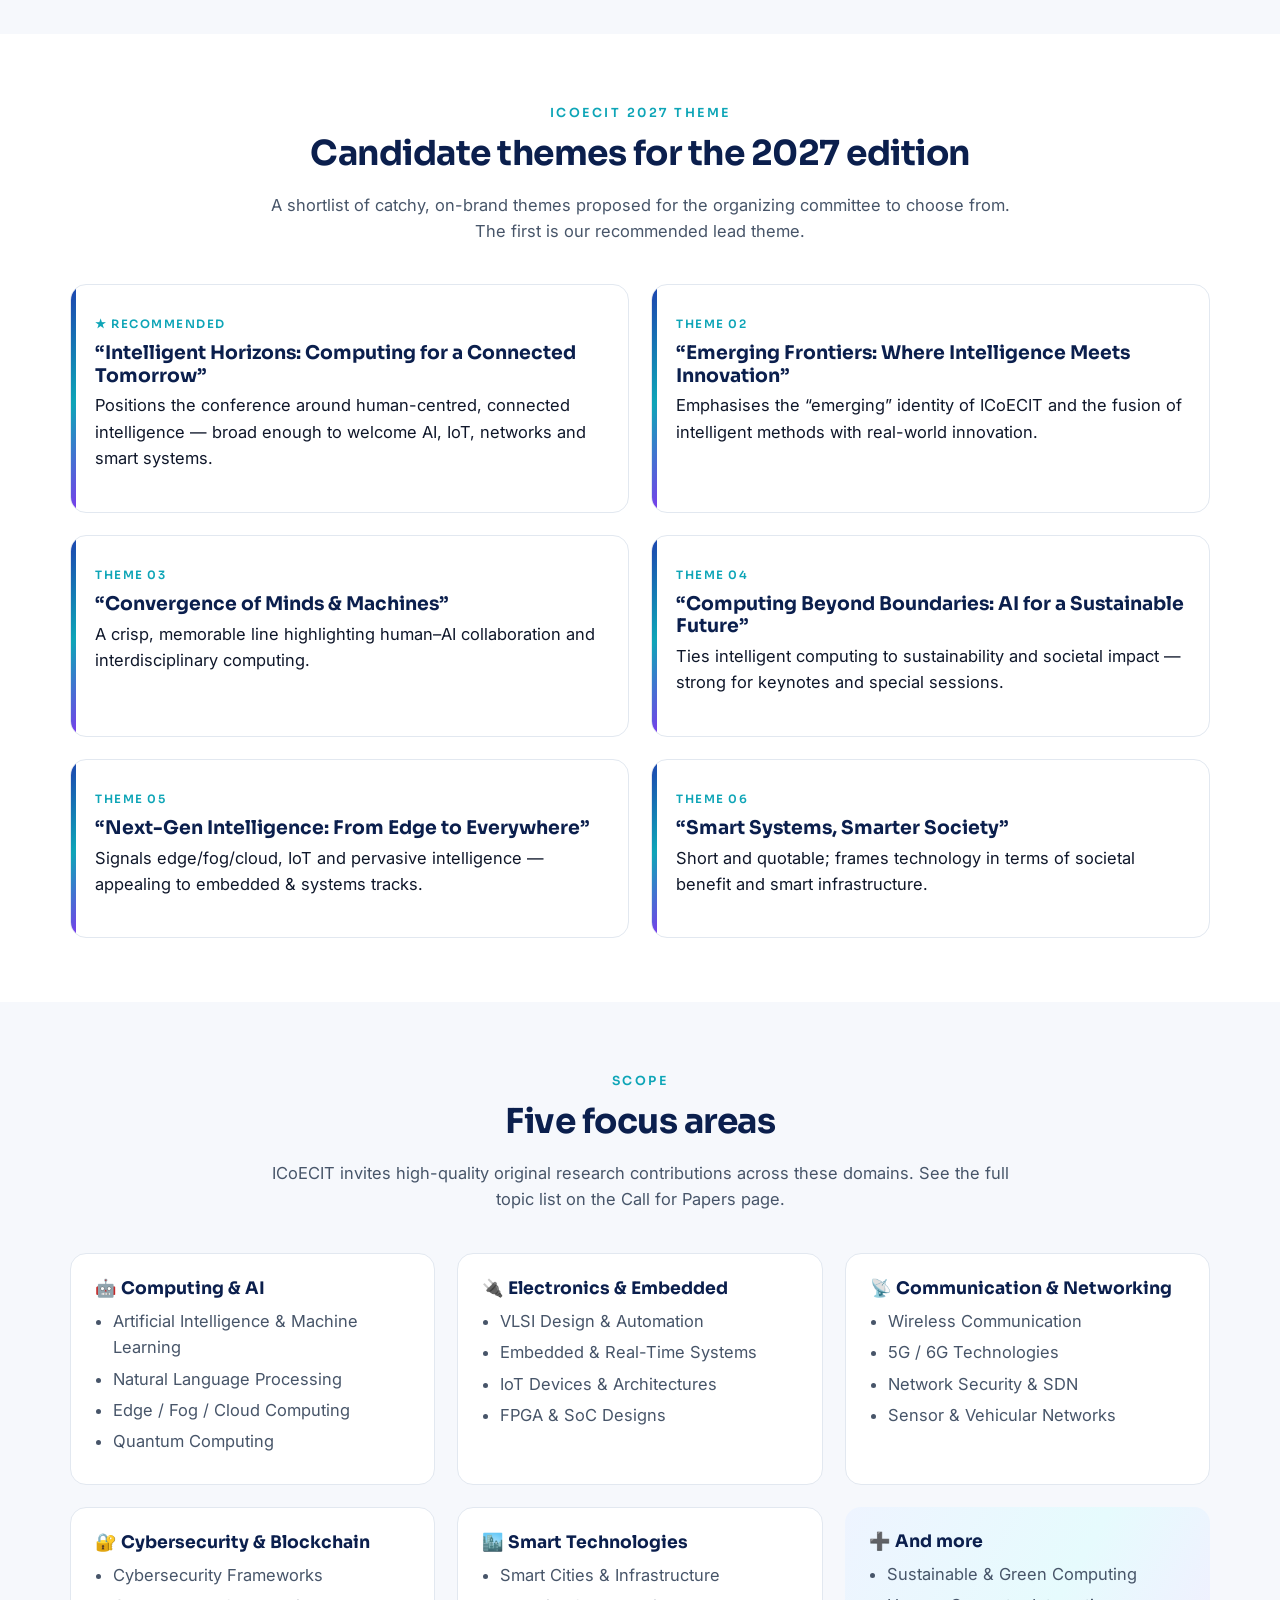
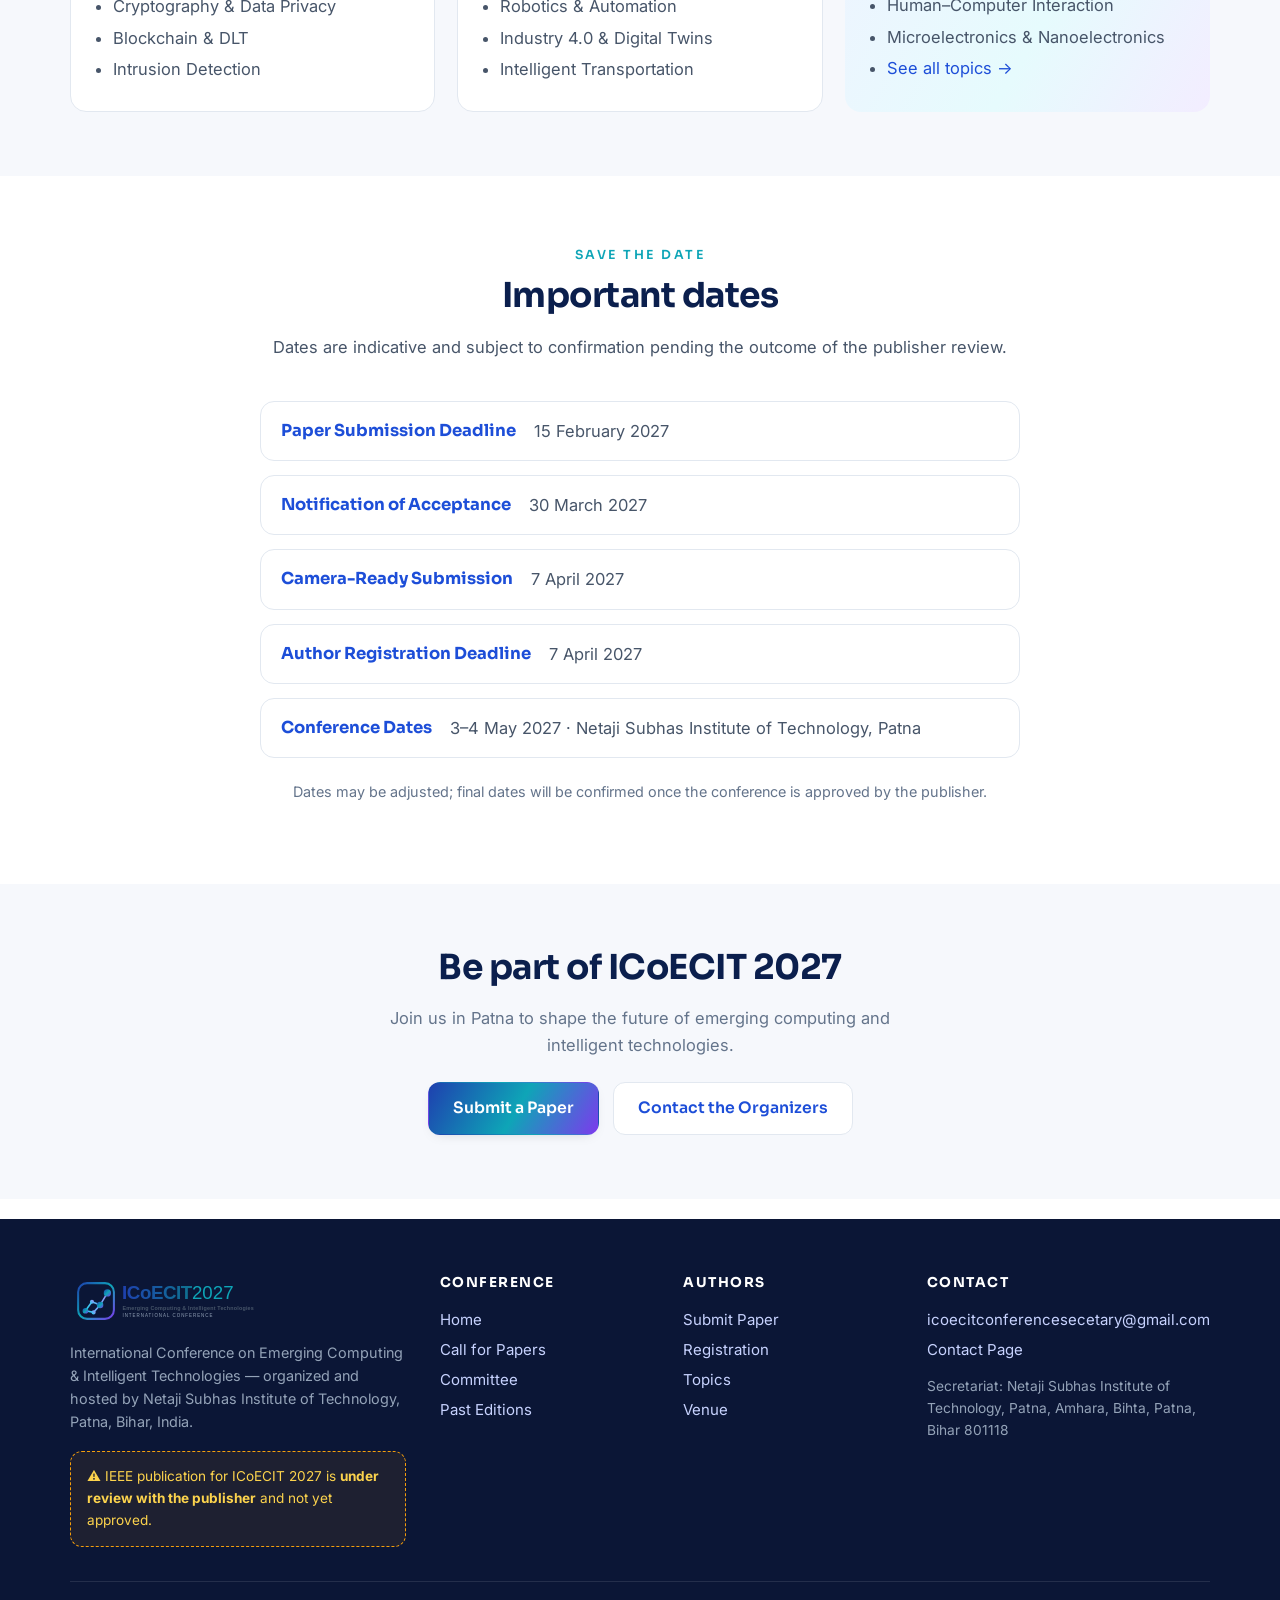
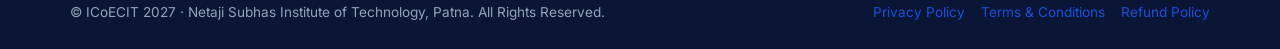
==== commit 06b35bb1: "Make NSIT Patna the host institute and venue; add NSIT committee members - Netaji Subhas Institute o" ====
--- a/index.html
+++ b/index.html
@@ -4,22 +4,22 @@
 <meta charset="UTF-8">
 <meta name="viewport" content="width=device-width, initial-scale=1.0">
 <title>ICoECIT 2027 | International Conference on Emerging Computing &amp; Intelligent Technologies</title>
-<meta name="description" content="ICoECIT 2027 — International Conference on Emerging Computing and Intelligent Technologies, 3–4 May 2027 at Taj City Centre, Patna, India. Organized by GNITS, Hyderabad. Call for papers in AI, ML, IoT, cybersecurity, VLSI and smart technologies. IEEE publication application under review.">
+<meta name="description" content="ICoECIT 2027 — International Conference on Emerging Computing and Intelligent Technologies, 3–4 May 2027 at Netaji Subhas Institute of Technology, Patna, India. Call for papers in AI, ML, IoT, cybersecurity, VLSI and smart technologies. IEEE publication application under review.">
 <link rel="icon" type="image/svg+xml" href="assets/img/favicon.svg">
 <link rel="preconnect" href="https://fonts.googleapis.com">
 <link rel="preconnect" href="https://fonts.gstatic.com" crossorigin>
 <link href="https://fonts.googleapis.com/css2?family=Inter:wght@400;500;600;700&family=Sora:wght@300;400;600;700;800&display=swap" rel="stylesheet">
 <link rel="stylesheet" href="assets/css/style.css">
 <!-- SEO -->
-<meta name="keywords" content="ICoECIT 2027, ICoECIT, International Conference on Emerging Computing and Intelligent Technologies, IEEE conference 2027, IEEE international conference, IEEE conference India, emerging computing conference, intelligent technologies conference, artificial intelligence conference 2027, machine learning conference, IoT conference, cybersecurity conference, VLSI conference, embedded systems conference, blockchain conference, 5G 6G conference, smart cities conference, computing conference India, engineering conference Patna, GNITS conference, IEEE paper format, Microsoft CMT, call for papers 2027, deep learning conference, quantum computing conference, robotics conference, data science conference, conference Bihar 2027">
-<meta name="author" content="ICoECIT 2027 — G. Narayanamma Institute of Technology &amp; Science">
+<meta name="keywords" content="ICoECIT 2027, ICoECIT, International Conference on Emerging Computing and Intelligent Technologies, IEEE conference 2027, IEEE international conference, IEEE conference India, emerging computing conference, intelligent technologies conference, artificial intelligence conference 2027, machine learning conference, IoT conference, cybersecurity conference, VLSI conference, embedded systems conference, blockchain conference, 5G 6G conference, smart cities conference, computing conference India, engineering conference Patna, NSIT Patna conference, Netaji Subhas Institute of Technology, IEEE paper format, Microsoft CMT, call for papers 2027, deep learning conference, quantum computing conference, robotics conference, data science conference, conference Bihar 2027">
+<meta name="author" content="ICoECIT 2027 — Netaji Subhas Institute of Technology, Patna">
 <meta name="robots" content="index, follow">
 <meta name="theme-color" content="#0b1f4d">
 <link rel="canonical" href="https://icoecit.github.io/icoecit2027/">
 <meta property="og:type" content="website">
 <meta property="og:site_name" content="ICoECIT 2027">
 <meta property="og:title" content="ICoECIT 2027 | International Conference on Emerging Computing &amp; Intelligent Technologies">
-<meta property="og:description" content="ICoECIT 2027 — International Conference on Emerging Computing and Intelligent Technologies, 3–4 May 2027 at Taj City Centre, Patna, India. Organized by GNITS, Hyderabad. Call for papers in AI, ML, IoT, cybersecurity, VLSI and smart technologies. IEEE publication application under review.">
+<meta property="og:description" content="ICoECIT 2027 — International Conference on Emerging Computing and Intelligent Technologies, 3–4 May 2027 at Netaji Subhas Institute of Technology, Patna, India. Call for papers in AI, ML, IoT, cybersecurity, VLSI and smart technologies. IEEE publication application under review.">
 <meta property="og:url" content="https://icoecit.github.io/icoecit2027/">
 <meta property="og:image" content="https://icoecit.github.io/icoecit2027/assets/img/og-image.png">
 <meta property="og:image:width" content="1200">
@@ -27,16 +27,16 @@
 <meta property="og:image:alt" content="ICoECIT 2027 — International Conference on Emerging Computing and Intelligent Technologies">
 <meta name="twitter:card" content="summary_large_image">
 <meta name="twitter:title" content="ICoECIT 2027 | International Conference on Emerging Computing &amp; Intelligent Technologies">
-<meta name="twitter:description" content="ICoECIT 2027 — International Conference on Emerging Computing and Intelligent Technologies, 3–4 May 2027 at Taj City Centre, Patna, India. Organized by GNITS, Hyderabad. Call for papers in AI, ML, IoT, cybersecurity, VLSI and smart technologies. IEEE publication application under review.">
+<meta name="twitter:description" content="ICoECIT 2027 — International Conference on Emerging Computing and Intelligent Technologies, 3–4 May 2027 at Netaji Subhas Institute of Technology, Patna, India. Call for papers in AI, ML, IoT, cybersecurity, VLSI and smart technologies. IEEE publication application under review.">
 <meta name="twitter:image" content="https://icoecit.github.io/icoecit2027/assets/img/og-image.png">
 <script type="application/ld+json">
-{"@context": "https://schema.org","@type": "Event","name": "ICoECIT 2027 — International Conference on Emerging Computing and Intelligent Technologies","startDate": "2027-05-03","endDate": "2027-05-04","eventAttendanceMode": "https://schema.org/MixedEventAttendanceMode","eventStatus": "https://schema.org/EventScheduled","location": {"@type": "Place","name": "Taj City Centre, Patna","address": {"@type": "PostalAddress","streetAddress": "Buddh Marg, Christian Colony","addressLocality": "Patna","addressRegion": "Bihar","postalCode": "800001","addressCountry": "IN"}},"image": ["https://icoecit.github.io/icoecit2027/assets/img/og-image.png"],"description": "ICoECIT 2027 — International Conference on Emerging Computing and Intelligent Technologies, 3–4 May 2027 at Taj City Centre, Patna, India. Organized by GNITS, Hyderabad. Call for papers in AI, ML, IoT, cybersecurity, VLSI and smart technologies. IEEE publication application under review.","organizer": {"@type": "Organization","name": "G. Narayanamma Institute of Technology & Science (GNITS)","url": "https://gnits.ac.in/"},"url": "https://icoecit.github.io/icoecit2027/"}
+{"@context": "https://schema.org","@type": "Event","name": "ICoECIT 2027 — International Conference on Emerging Computing and Intelligent Technologies","startDate": "2027-05-03","endDate": "2027-05-04","eventAttendanceMode": "https://schema.org/MixedEventAttendanceMode","eventStatus": "https://schema.org/EventScheduled","location": {"@type": "Place","name": "Netaji Subhas Institute of Technology, Patna","address": {"@type": "PostalAddress","streetAddress": "Amhara, Bihta","addressLocality": "Patna","addressRegion": "Bihar","postalCode": "801118","addressCountry": "IN"}},"image": ["https://icoecit.github.io/icoecit2027/assets/img/og-image.png"],"description": "ICoECIT 2027 — International Conference on Emerging Computing and Intelligent Technologies, 3–4 May 2027 at Netaji Subhas Institute of Technology, Patna, India. Call for papers in AI, ML, IoT, cybersecurity, VLSI and smart technologies. IEEE publication application under review.","organizer": {"@type": "CollegeOrUniversity","name": "Netaji Subhas Institute of Technology, Patna"},"url": "https://icoecit.github.io/icoecit2027/"}
 </script>
 <script type="application/ld+json">
-{"@context": "https://schema.org","@type": "WebSite","name": "ICoECIT 2027","url": "https://icoecit.github.io/icoecit2027/","description": "ICoECIT 2027 — International Conference on Emerging Computing and Intelligent Technologies, 3–4 May 2027 at Taj City Centre, Patna, India. Organized by GNITS, Hyderabad. Call for papers in AI, ML, IoT, cybersecurity, VLSI and smart technologies. IEEE publication application under review."}
+{"@context": "https://schema.org","@type": "WebSite","name": "ICoECIT 2027","url": "https://icoecit.github.io/icoecit2027/","description": "ICoECIT 2027 — International Conference on Emerging Computing and Intelligent Technologies, 3–4 May 2027 at Netaji Subhas Institute of Technology, Patna, India. Call for papers in AI, ML, IoT, cybersecurity, VLSI and smart technologies. IEEE publication application under review."}
 </script>
 <script type="application/ld+json">
-{"@context": "https://schema.org","@type": "Organization","name": "G. Narayanamma Institute of Technology & Science (GNITS)","url": "https://gnits.ac.in/","contactPoint": {"@type": "ContactPoint","email": "icoecitconferencesecetary@gmail.com","contactType": "conference secretariat"}}
+{"@context": "https://schema.org","@type": "CollegeOrUniversity","name": "Netaji Subhas Institute of Technology, Patna","contactPoint": {"@type": "ContactPoint","email": "icoecitconferencesecetary@gmail.com","contactType": "conference secretariat"}}
 </script>
 </head>
 <body>
@@ -77,7 +77,7 @@
     <p class="lede">ICoECIT&nbsp;2027 brings together researchers, academicians, industry professionals and innovators to explore the frontiers of modern computing and intelligent systems — from AI and IoT to cybersecurity, embedded systems and smart electronics.</p>
     <ul class="meta">
       <li><span class="ic">📅</span><span>3–4 May 2027 <small>Conference dates</small></span></li>
-      <li><span class="ic">📍</span><span>Patna, India <small>Taj City Centre (tentative)</small></span></li>
+      <li><span class="ic">📍</span><span>NSIT, Patna <small>Host Institute &amp; Venue</small></span></li>
       <li><span class="ic">🎓</span><span>Hybrid <small>On-site &amp; Online</small></span></li>
     </ul>
     <div class="hero-cta">
@@ -94,7 +94,7 @@
       <span class="ic">⚠️</span>
       <div>
         <h3>Publication status — under review, not yet approved</h3>
-        <p>ICoECIT&nbsp;2027 is being organized by <strong>G. Narayanamma Institute of Technology &amp; Science (GNITS), Hyderabad</strong>, which is the financial sponsor of the conference. An application for <strong>IEEE technical co-sponsorship and publication of the proceedings is currently under review with IEEE and has not yet been approved</strong>. Until formal approval and a signed agreement are in place, no IEEE sponsorship should be assumed and the IEEE name/logo is not used to imply endorsement. The proceedings of the previous edition, <strong>ICoECIT&nbsp;2026, were published by IEEE</strong> — see <a href="history.html">History</a>.</p>
+        <p>ICoECIT&nbsp;2027 is being organized and hosted by <strong>Netaji Subhas Institute of Technology, Patna</strong>, which is also the conference venue. An application for <strong>IEEE technical co-sponsorship and publication of the proceedings is currently under review with IEEE and has not yet been approved</strong>. Until formal approval and a signed agreement are in place, no IEEE sponsorship should be assumed and the IEEE name/logo is not used to imply endorsement. The proceedings of the previous edition, <strong>ICoECIT&nbsp;2026, were published by IEEE</strong> — see <a href="history.html">History</a>.</p>
       </div>
     </div>
   </div>
@@ -167,7 +167,7 @@
       <li><span class="when">Notification of Acceptance</span><span class="what">30 March 2027</span></li>
       <li><span class="when">Camera-Ready Submission</span><span class="what">7 April 2027</span></li>
       <li><span class="when">Author Registration Deadline</span><span class="what">7 April 2027</span></li>
-      <li><span class="when">Conference Dates</span><span class="what">3–4 May 2027 · Taj City Centre, Patna (tentative)</span></li>
+      <li><span class="when">Conference Dates</span><span class="what">3–4 May 2027 · Netaji Subhas Institute of Technology, Patna</span></li>
     </ul>
     <p class="center muted" style="margin-top:22px;font-size:.9rem">Dates may be adjusted; final dates will be confirmed once the conference is approved by the publisher.</p>
   </div>
@@ -191,7 +191,7 @@
     <div class="footer-grid">
       <div class="footer-brand">
         <img src="assets/img/logo.svg" alt="ICoECIT 2027" style="height:52px">
-        <p>International Conference on Emerging Computing &amp; Intelligent Technologies — organized by G. Narayanamma Institute of Technology &amp; Science, Hyderabad, India.</p>
+        <p>International Conference on Emerging Computing &amp; Intelligent Technologies — organized and hosted by Netaji Subhas Institute of Technology, Patna, Bihar, India.</p>
         <div class="footer-review">⚠️ IEEE publication for ICoECIT&nbsp;2027 is <strong>under review with the publisher</strong> and not yet approved.</div>
       </div>
       <div>
@@ -212,11 +212,11 @@
         <h4>Contact</h4>
         <a href="mailto:icoecitconferencesecetary@gmail.com">icoecitconferencesecetary@gmail.com</a>
         <a href="contact.html">Contact Page</a>
-        <p style="color:#94a3b8;font-size:.86rem;margin-top:10px">Secretariat: GNITS, Shaikpet Rd, Ambedkar Nagar, Shaikpet, Hyderabad, Telangana 500104</p>
+        <p style="color:#94a3b8;font-size:.86rem;margin-top:10px">Secretariat: Netaji Subhas Institute of Technology, Patna, Amhara, Bihta, Patna, Bihar 801118</p>
       </div>
     </div>
     <div class="footer-bottom">
-      <span>© ICoECIT 2027 · G. Narayanamma Institute of Technology &amp; Science. All Rights Reserved.</span>
+      <span>© ICoECIT 2027 · Netaji Subhas Institute of Technology, Patna. All Rights Reserved.</span>
       <span style="display:flex;gap:16px;flex-wrap:wrap">
         <a href="privacy.html">Privacy Policy</a>
         <a href="terms.html">Terms &amp; Conditions</a>
